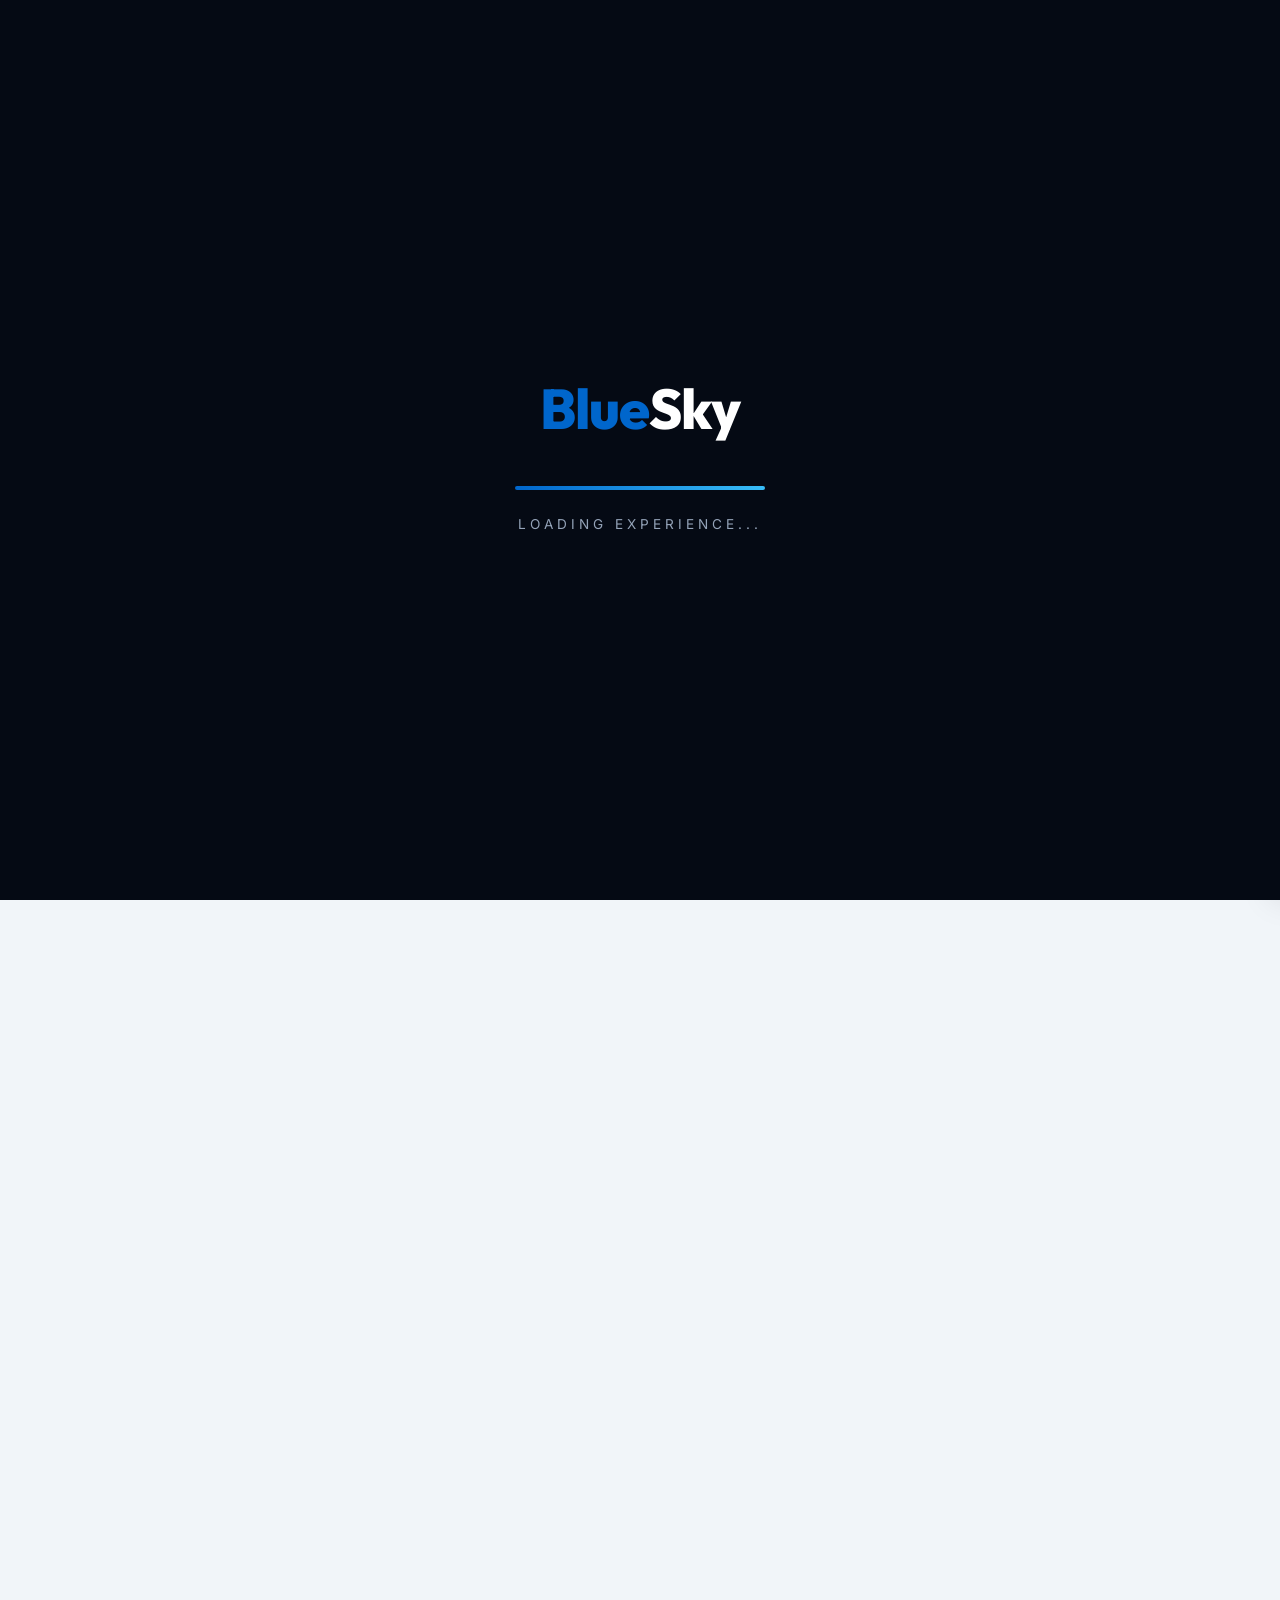
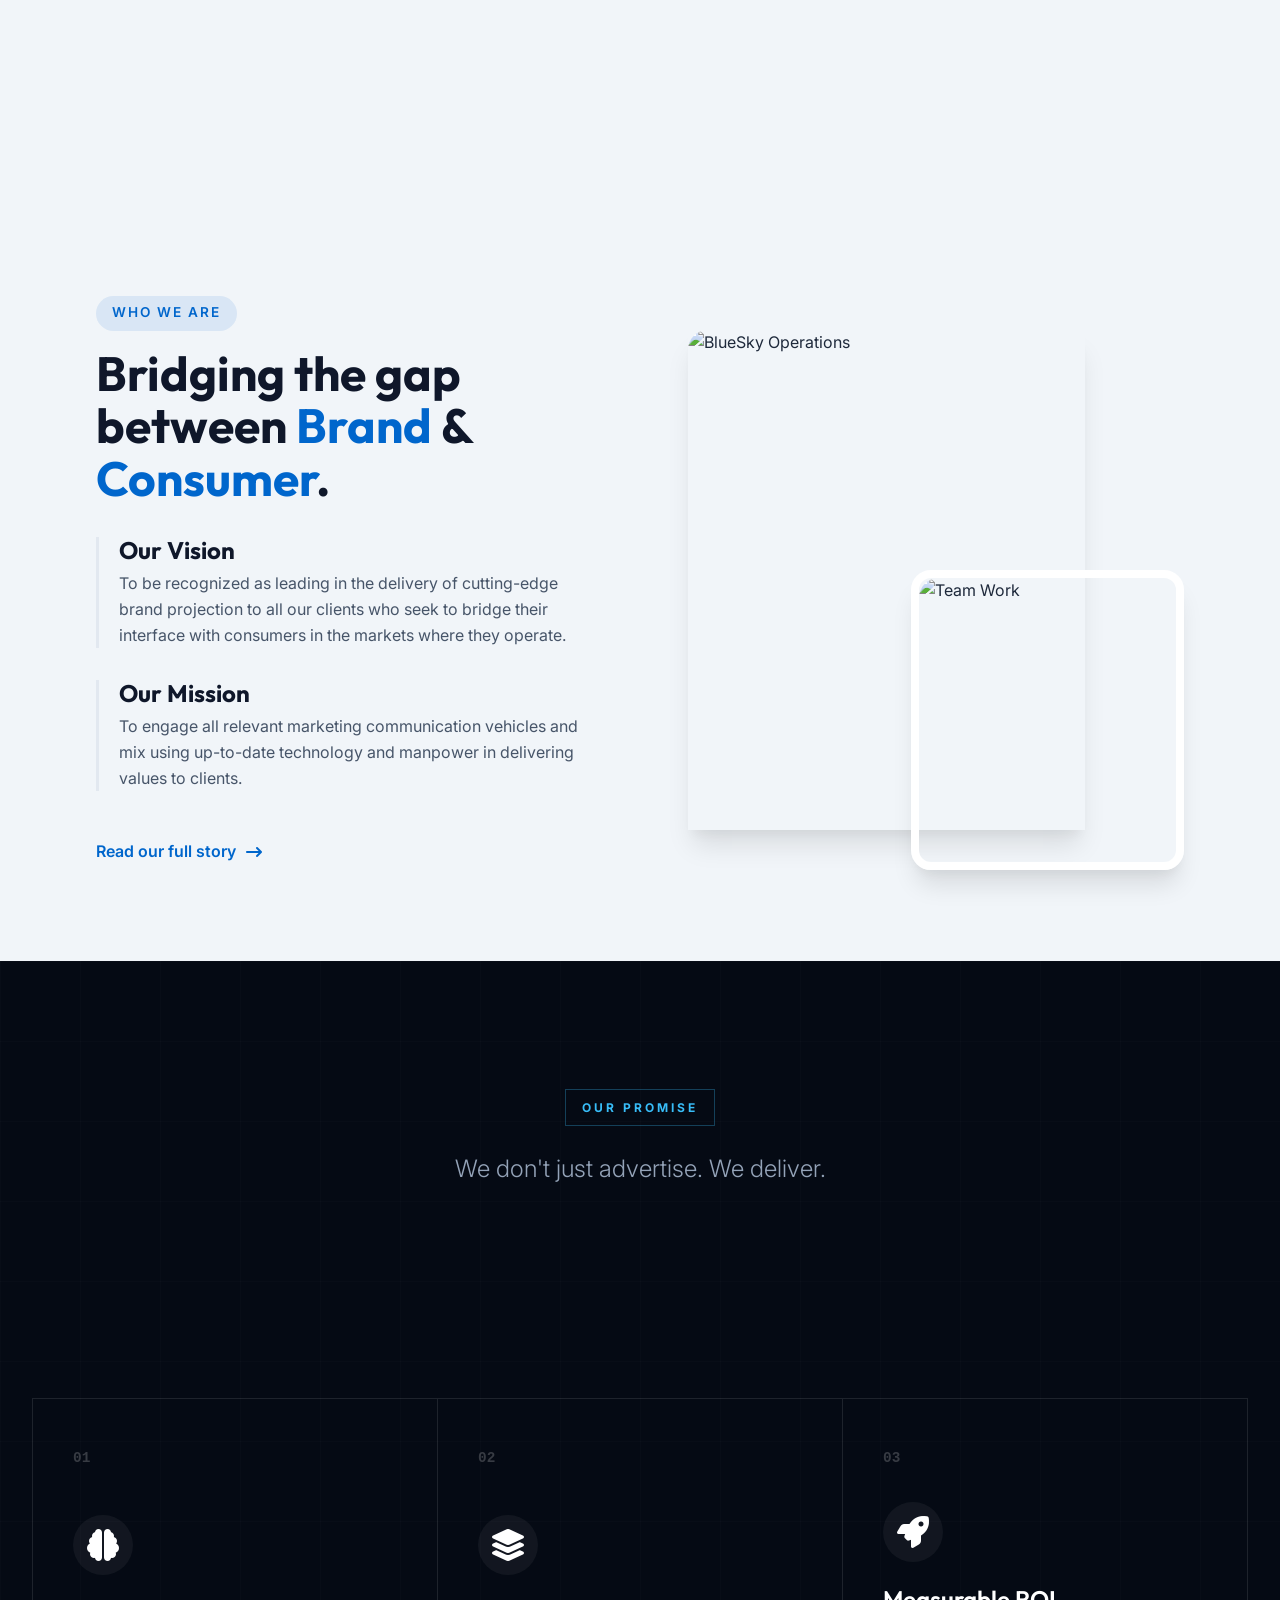
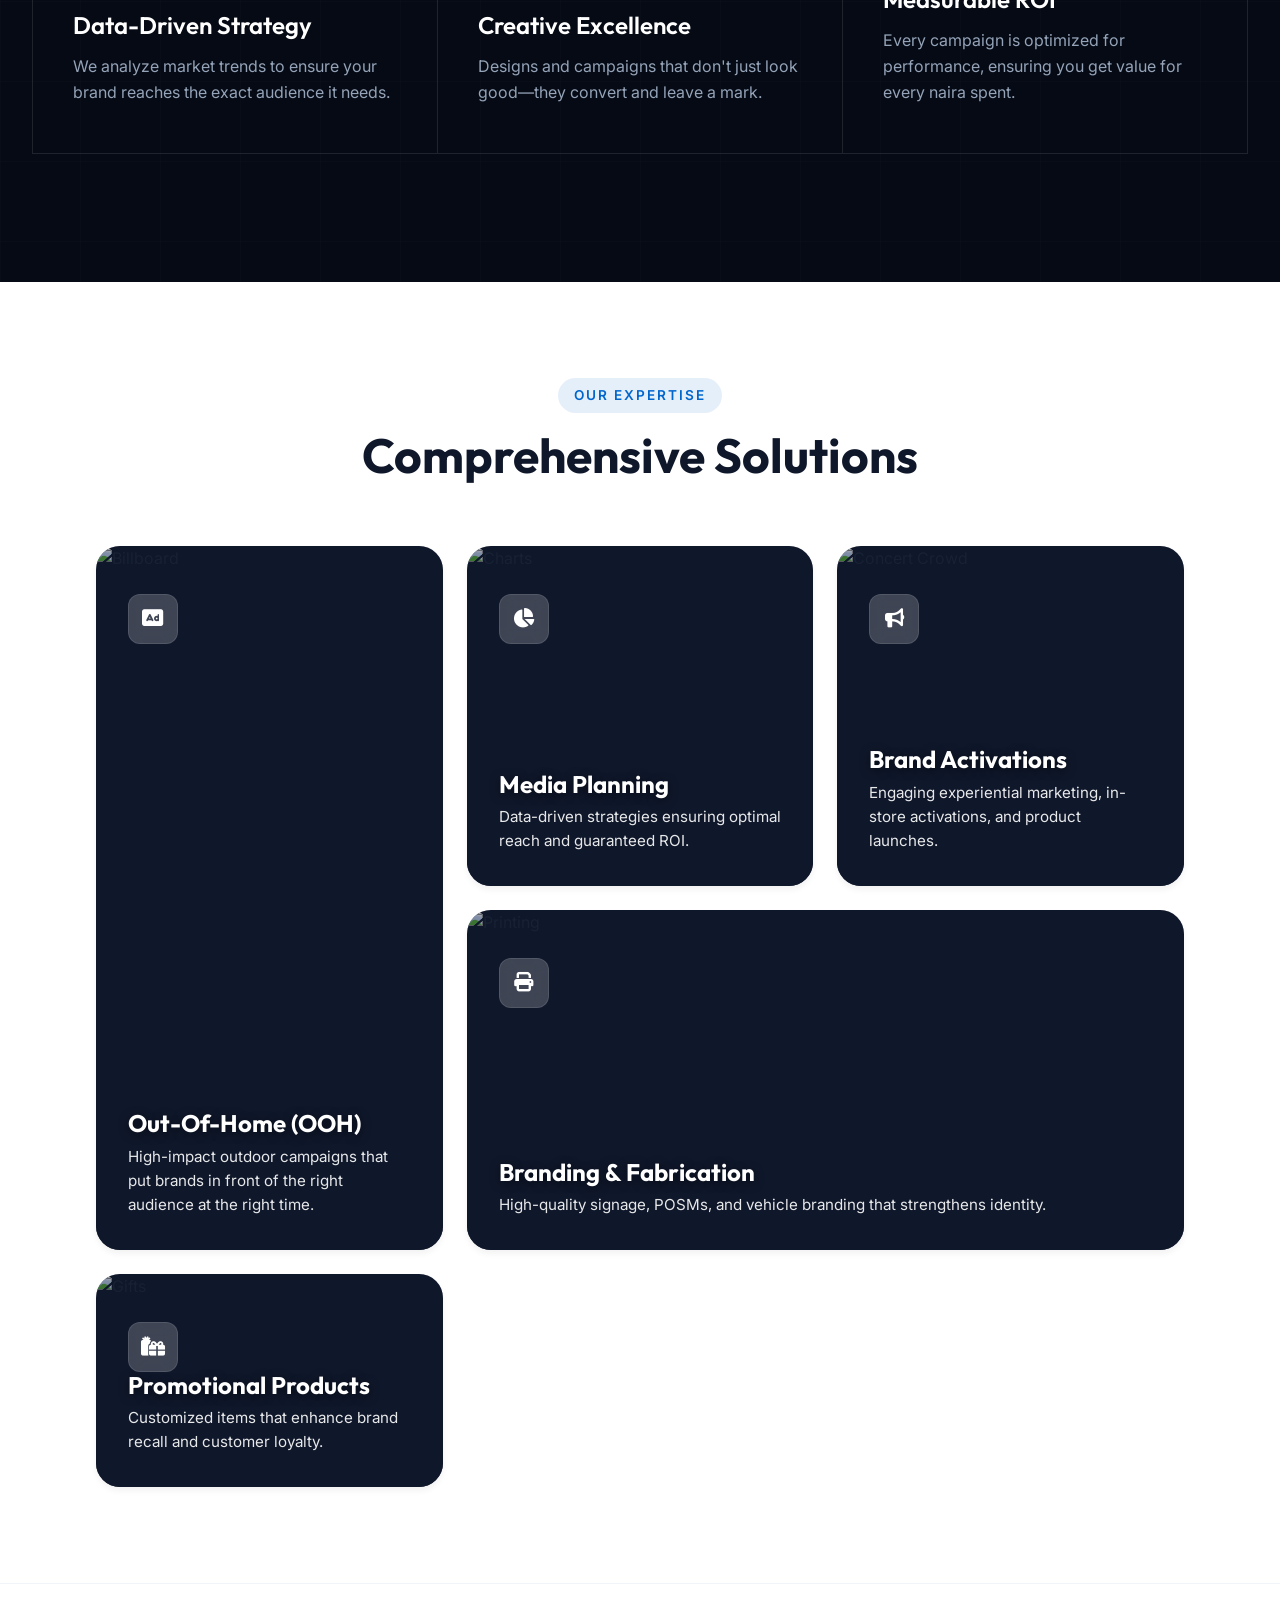
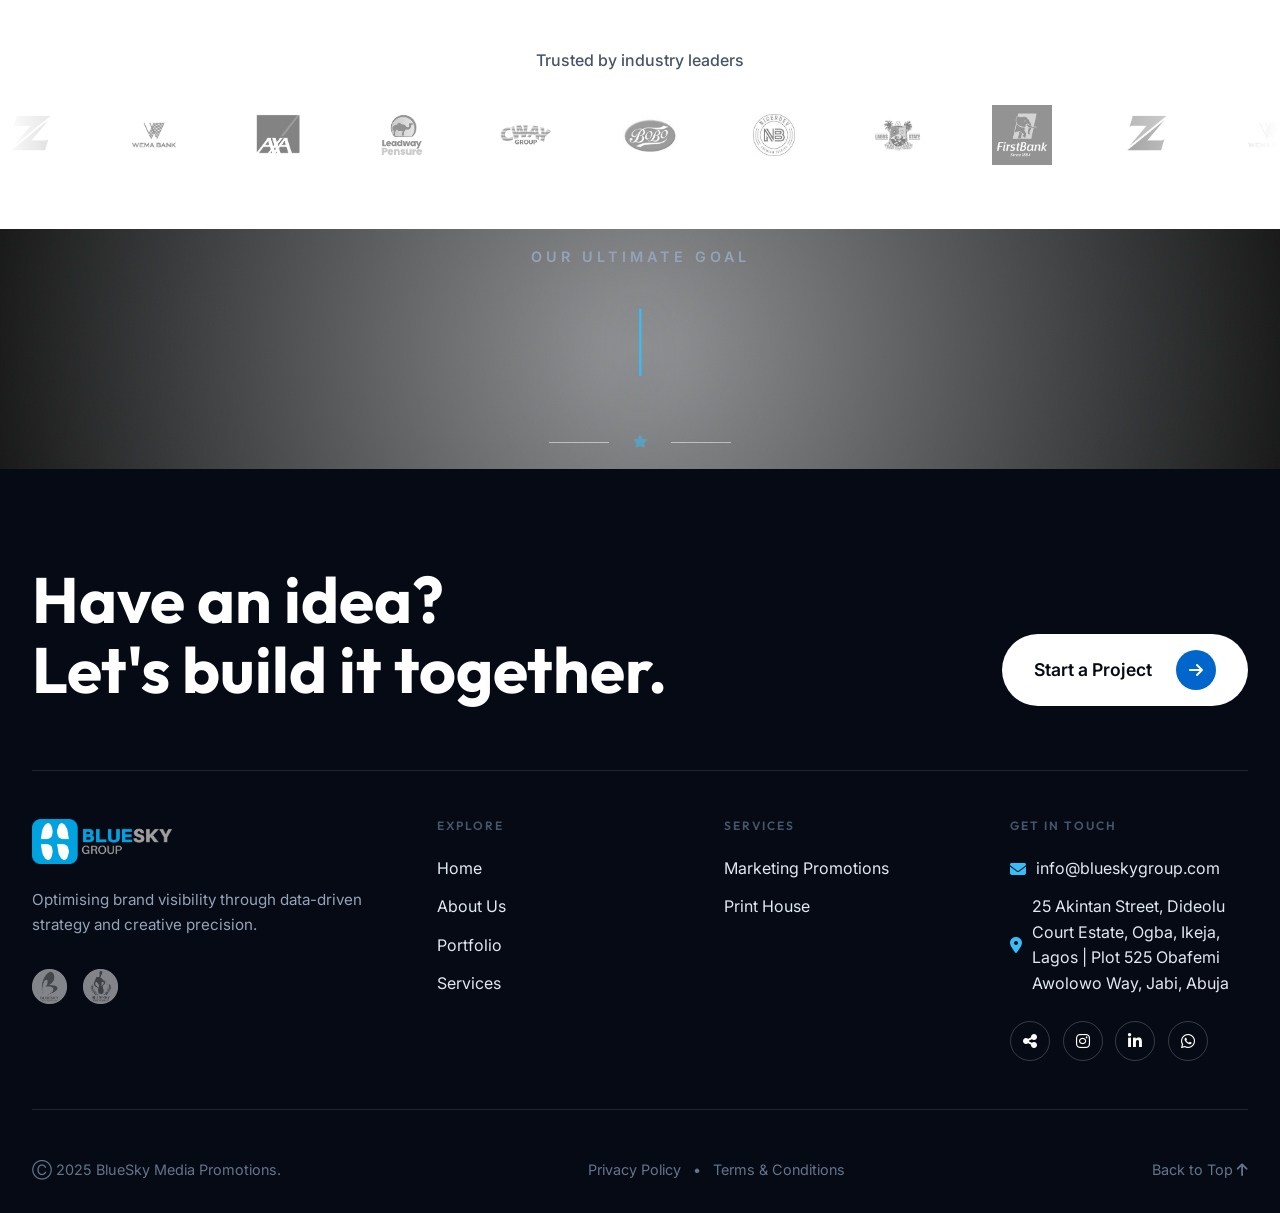
==== index.html @ 301e977b "BlueSky Media Promotions website" ====
<!DOCTYPE html>
<html lang="en">
<head>
    <meta charset="UTF-8">
    <meta name="viewport" content="width=device-width, initial-scale=1.0">
    <title>BlueSky Media Promotions | 360 Degree Ads</title>
    
    <link rel="preconnect" href="https://fonts.googleapis.com">
    <link rel="preconnect" href="https://fonts.gstatic.com" crossorigin>
    <link href="https://fonts.googleapis.com/css2?family=Inter:wght@300;400;500;600&family=Outfit:wght@400;600;700;800&display=swap" rel="stylesheet">
    
    <link rel="stylesheet" href="https://cdnjs.cloudflare.com/ajax/libs/font-awesome/6.7.2/css/all.min.css" />
    <link rel="shortcut icon" href="assets/images/LogoIcon.png" type="image/x-icon">

    <link rel="stylesheet" href="assets/css/style.css">
    <link rel="stylesheet" href="assets/css/loader.css">
    
    <script src="https://cdnjs.cloudflare.com/ajax/libs/gsap/3.12.5/gsap.min.js"></script>
    <script src="https://cdnjs.cloudflare.com/ajax/libs/gsap/3.12.5/ScrollTrigger.min.js"></script>
    <script src="https://unpkg.com/lenis@1.0.45/dist/lenis.min.js"></script>
    <script src="https://unpkg.com/typed.js@2.0.15/dist/typed.umd.js"></script>
</head>

<body>

<div class="loader">
    <div class="loader-content">
        <div class="loader-logo-text">
            <span class="brand-blue">Blue</span>Sky
        </div>
        <div class="progress-container">
            <div class="progress-bar"></div>
        </div>
        <p class="loader-status">Loading Experience...</p>
    </div>
</div>

<header class="header">
    <div class="nav-container">
        <div class="logo-container">
            <a href="index.html">
                <img src="assets/images/BSLogo.png" alt="BlueSky" class="company-logo">
            </a>
            <img src="assets/images/15th Aniversary Logo 1.3.png" alt="15th Anniversary" class="anniversary-logo">
        </div>

        <nav class="desktop-nav">
            <ul class="nav-list">
                <li><a href="index.html" class="nav-link active">Home</a></li>
                <li><a href="pages/About.html" class="nav-link">About Us</a></li>
                
                <li class="dropdown-trigger">
                    <a href="#" class="nav-link">
                        Portfolio <i class="fas fa-chevron-down chevron"></i>
                    </a>
                    <div class="dropdown-menu">
                        <div class="dropdown-grid">
                            <a href="pages/BlueSkyMediapromotions.html" class="dropdown-item">
                                <div class="dd-icon"><i class="fas fa-bullhorn"></i></div>
                                <div class="dd-text">
                                    <span class="dd-title">Marketing Promotions</span>
                                    <span class="dd-desc">Strategic ad placement</span>
                                </div>
                            </a>
                            <a href="pages/PrintHouse.html" class="dropdown-item">
                                <div class="dd-icon"><i class="fas fa-print"></i></div>
                                <div class="dd-text">
                                    <span class="dd-title">Print House</span>
                                    <span class="dd-desc">High-quality branding</span>
                                </div>
                            </a>
                        </div>
                    </div>
                </li>
                
                <li><a href="pages/services.html" class="nav-link">Services</a></li>
            </ul>
        </nav>

        <div class="header-actions">
            <a href="pages/contact.html" class="btn-contact">
                <span>Start Project</span>
                <i class="fas fa-arrow-right"></i>
            </a>
            
            <div class="hamburger">
                <div class="menu-line top"></div>
                <div class="menu-line middle"></div>
                <div class="menu-line bottom"></div>
            </div>
        </div>
    </div>
</header>

<div class="mobile-nav">
    <div class="mobile-backdrop"></div>
    <div class="mobile-nav-content">
        <div class="mobile-header">
            <span class="mobile-menu-title">Menu</span>
            <div class="close-menu-btn"><i class="fas fa-times"></i></div>
        </div>
        
        <div class="mobile-links-wrapper">
            <a href="index.html" class="mobile-link">Home</a>
            <a href="pages/About.html" class="mobile-link">About Us</a>
            
            <div class="mobile-dropdown-container">
                <div class="mobile-link has-dropdown">
                    Portfolio <i class="fas fa-plus"></i>
                </div>
                    <div class="mobile-sub-links">
                        <a href="pages/BlueSkyMediapromotions.html">Marketing Promotions</a>
                        <a href="pages/PrintHouse.html">Print House</a>
                    </div>
            </div>
            
            <a href="pages/services.html" class="mobile-link">Services</a>
            <a href="pages/contact.html" class="mobile-cta">Start a Project</a>
        </div>
    </div>
</div>

<main id="smooth-wrapper">
    <section class="hero-section">
        <div class="video-container">
            <video autoplay loop muted playsinline class="hero-video">
                <source src="assets/videos/bsmedia.mp4" type="video/mp4">
            </video>
            <div class="video-overlay"></div>
        </div>
        
        <div class="hero-content">
            <h1 class="hero-title"><span class="brand-blue">Blue</span><span class="brand-sky">Sky</span> <br><span class="brand-sky">Media Promotions.</span></h1>
            <p class="hero-subtitle">
                We envision a world where brands seamlessly connect with their audience through creativity, innovation, and strategic precision.
            </p>
            <div class="hero-actions">
                <a href="pages/About.html" class="cta-button primary">
                    <span>Discover More</span>
                    <div class="icon-circle"><i class="fas fa-arrow-right"></i></div>
                </a>
            </div>
        </div>

        <div class="scroll-indicator">
            <span>Scroll</span>
            <div class="line"></div>
        </div>
    </section>

    <section class="video-full-section">
        <video autoplay loop muted playsinline>
            <source src="assets/videos/bsmedia.mp4" type="video/mp4">
        </video>
    </section>

    <section class="vision-mission section-padding">
        <div class="container">
            <div class="grid-layout">
                <div class="text-side reveal-text">
                    <span class="section-tag">Who We Are</span>
                    <h2 class="section-heading">Bridging the gap between <span class="blue-text">Brand</span> & <span class="blue-text">Consumer</span>.</h2>
                    
                    <div class="info-block active">
                        <h3>Our Vision</h3>
                        <p>To be recognized as leading in the delivery of cutting-edge brand projection to all our clients who seek to bridge their interface with consumers in the markets where they operate.</p>
                    </div>
                    
                    <div class="info-block">
                        <h3>Our Mission</h3>
                        <p>To engage all relevant marketing communication vehicles and mix using up-to-date technology and manpower in delivering values to clients.</p>
                    </div>

                    <a href="pages/About.html" class="text-link">Read our full story <i class="fas fa-long-arrow-right"></i></a>
                </div>

                <div class="image-side reveal-image">
                    <div class="image-wrapper main">
                        <img src="assets/images/1.jpg" alt="BlueSky Operations">
                    </div>
                    <div class="image-wrapper secondary parallax-img" data-speed="0.1">
                        <img src="assets/images/2.jpg" alt="Team Work">
                    </div>
                </div>
            </div>
        </div>
    </section>

    <section class="typed-divider">
        <div class="arch-grid-bg"></div>
        <div class="container relative z-10">
            <div class="divider-header center">
                <span class="agency-tag">Our Promise</span>
                <p class="divider-prefix">We don't just advertise. We deliver.</p>
                <div class="typed-wrapper">
                    <h2 class="typed-heading"><span class="solid-text" id="units"></span></h2>
                </div>
            </div>

            <div class="value-grid">
                <div class="agency-card reveal-value">
                    <div class="card-number">01</div>
                    <div class="card-icon"><i class="fas fa-brain"></i></div>
                    <div class="card-text">
                        <h3>Data-Driven Strategy</h3>
                        <p>We analyze market trends to ensure your brand reaches the exact audience it needs.</p>
                    </div>
                    <div class="hover-line"></div>
                </div>

                <div class="agency-card reveal-value">
                    <div class="card-number">02</div>
                    <div class="card-icon"><i class="fas fa-layer-group"></i></div>
                    <div class="card-text">
                        <h3>Creative Excellence</h3>
                        <p>Designs and campaigns that don't just look good—they convert and leave a mark.</p>
                    </div>
                    <div class="hover-line"></div>
                </div>

                <div class="agency-card reveal-value">
                    <div class="card-number">03</div>
                    <div class="card-icon"><i class="fas fa-rocket"></i></div>
                    <div class="card-text">
                        <h3>Measurable ROI</h3>
                        <p>Every campaign is optimized for performance, ensuring you get value for every naira spent.</p>
                    </div>
                    <div class="hover-line"></div>
                </div>
            </div>
        </div>
    </section>

    <section class="services-section section-padding">
        <div class="container">
            <div class="section-header center mb-4">
                <span class="section-tag">Our Expertise</span>
                <h2 class="section-heading">Comprehensive Solutions</h2>
            </div>

            <div class="bento-grid">
                <div class="bento-item large reveal-card">
                    <img src="https://images.unsplash.com/photo-1542204165-65bf26472b9b?auto=format&fit=crop&q=80&w=800" alt="Billboard" class="bento-bg-image">
                    <div class="bento-overlay"></div>
                    <div class="bento-content">
                        <div class="bento-top">
                            <div class="icon-box"><i class="fas fa-rectangle-ad"></i></div>
                            <div class="arrow-icon"><i class="fas fa-arrow-right"></i></div>
                        </div>
                        <h3>Out-Of-Home (OOH)</h3>
                        <p>High-impact outdoor campaigns that put brands in front of the right audience at the right time.</p>
                    </div>
                </div>

                <div class="bento-item reveal-card">
                    <img src="https://images.unsplash.com/photo-1551288049-bebda4e38f71?auto=format&fit=crop&q=80&w=800" alt="Charts" class="bento-bg-image">
                    <div class="bento-overlay"></div>
                    <div class="bento-content">
                        <div class="bento-top">
                            <div class="icon-box"><i class="fas fa-chart-pie"></i></div>
                            <div class="arrow-icon"><i class="fas fa-arrow-right"></i></div>
                        </div>
                        <h3>Media Planning</h3>
                        <p>Data-driven strategies ensuring optimal reach and guaranteed ROI.</p>
                    </div>
                </div>

                <div class="bento-item reveal-card">
                    <img src="https://images.unsplash.com/photo-1511578314322-379afb476865?auto=format&fit=crop&q=80&w=800" alt="Concert Crowd" class="bento-bg-image">
                    <div class="bento-overlay"></div>
                    <div class="bento-content">
                        <div class="bento-top">
                            <div class="icon-box"><i class="fas fa-bullhorn"></i></div>
                            <div class="arrow-icon"><i class="fas fa-arrow-right"></i></div>
                        </div>
                        <h3>Brand Activations</h3>
                        <p>Engaging experiential marketing, in-store activations, and product launches.</p>
                    </div>
                </div>

                <div class="bento-item wide reveal-card">
                    <img src="https://images.unsplash.com/photo-1635350736475-c8cef4b21906?auto=format&fit=crop&q=80&w=1200" alt="Printing" class="bento-bg-image">
                    <div class="bento-overlay"></div>
                    <div class="bento-content">
                        <div class="bento-top">
                            <div class="icon-box"><i class="fas fa-print"></i></div>
                            <div class="arrow-icon"><i class="fas fa-arrow-right"></i></div>
                        </div>
                        <h3>Branding & Fabrication</h3>
                        <p>High-quality signage, POSMs, and vehicle branding that strengthens identity.</p>
                    </div>
                </div>

                <div class="bento-item reveal-card">
                    <img src="https://images.unsplash.com/photo-1512418490979-92798cec1380?auto=format&fit=crop&q=80&w=800" alt="Gifts" class="bento-bg-image">
                    <div class="bento-overlay"></div>
                    <div class="bento-content">
                        <div class="bento-top">
                            <div class="icon-box"><i class="fas fa-gifts"></i></div>
                            <div class="arrow-icon"><i class="fas fa-arrow-right"></i></div>
                        </div>
                        <h3>Promotional Products</h3>
                        <p>Customized items that enhance brand recall and customer loyalty.</p>
                    </div>
                </div>
            </div>
        </div>
    </section>

    <section class="clients-section">
        <div class="container">
            <p class="clients-label">Trusted by industry leaders</p>
        </div>
        <div class="marquee-wrapper">
            <div class="gradient-fade left"></div>
            <div class="marquee-content">
                <img src="assets/images/Zenith Bank.png" alt="Zenith">
                <img src="assets/images/wema.png" alt="Wema">
                <img src="assets/images/axa mansard.png" alt="AXA">
                <img src="assets/images/Leadway Pensure.png" alt="Leadway">
                <img src="assets/images/cway.png" alt="Cway">
                <img src="assets/images/BOBO.png" alt="Bobo">
                <img src="assets/images/nigerbev.jpg" alt="Nigerbev">
                <img src="assets/images/Lagos state.jpg" alt="Lagos State">
                <img src="assets/images/first Bank.jpg" alt="First Bank">
                <img src="assets/images/Zenith Bank.png" alt="Zenith">
                <img src="assets/images/wema.png" alt="Wema">
                <img src="assets/images/axa mansard.png" alt="AXA">
                <img src="assets/images/Leadway Pensure.png" alt="Leadway">
                <img src="assets/images/cway.png" alt="Cway">
                <img src="assets/images/BOBO.png" alt="Bobo">
                <img src="assets/images/nigerbev.jpg" alt="Nigerbev">
                <img src="assets/images/Lagos state.jpg" alt="Lagos State">
                <img src="assets/images/first Bank.jpg" alt="First Bank">
            </div>
            <div class="gradient-fade right"></div>
        </div>
    </section>

    <section class="stats-break parallax-section">
        <div class="parallax-bg" style="background-image: url('https://images.unsplash.com/photo-1492551557933-34265f7af79e?q=80&w=2000&auto=format&fit=crop');"></div>
        <div class="overlay-dark"></div>
        <div class="overlay-grain"></div>
        <div class="container relative z-10">
            <div class="stat-wrapper center">
                <span class="stat-subtitle">Our Ultimate Goal</span>
                <h2 class="big-stat-display">
                    <span id="units2"></span><span class="cursor-blink">|</span>
                </h2>
                <div class="stat-footer-line">
                    <span class="line"></span>
                    <span class="icon-star"><i class="fas fa-star"></i></span>
                    <span class="line"></span>
                </div>
            </div>
        </div>
    </section>

    <footer class="footer">
        <div class="container">
            <div class="footer-cta-section">
                <h2 class="cta-heading">Have an idea? <br>Let's build it together.</h2>
                <a href="pages/contact.html" class="big-arrow-btn">
                    <span class="btn-text">Start a Project</span>
                    <span class="btn-icon"><i class="fas fa-arrow-right"></i></span>
                </a>
            </div>
            <div class="footer-divider"></div>
            <div class="footer-content-grid">
                <div class="footer-col brand-col">
                    <img src="assets/images/BSLogo.png" alt="BlueSky" class="footer-logo">
                    <p class="footer-desc">Optimising brand visibility through data-driven strategy and creative precision.</p>
                    <div class="brand-badges">
                        <img src="assets/images/mediaCircle.png" alt="Media Association">
                        <img src="assets/images/bsmodels.png" alt="Model Guild">
                    </div>
                </div>
                <div class="footer-col">
                    <h4 class="footer-label">Explore</h4>
                    <ul class="footer-links">
                        <li><a href="index.html">Home</a></li>
                        <li><a href="pages/About.html">About Us</a></li>
                        <li><a href="#">Portfolio</a></li>
                        <li><a href="pages/Services.html">Services</a></li>
                    </ul>
                </div>
                <div class="footer-col">
                    <h4 class="footer-label">Services</h4>
                    <ul class="footer-links">
                        <li><a href="pages/BlueSkyMediapromotions.html">Marketing Promotions</a></li>
                        <li><a href="pages/PrintHouse.html">Print House</a></li>
                    </ul>
                </div>
                <div class="footer-col contact-col">
                    <h4 class="footer-label">Get in Touch</h4>
                    <div class="contact-info">
                        <p><i class="fas fa-envelope"></i> info@blueskygroup.com</p>
                        <p><i class="fas fa-map-marker-alt"></i> 25 Akintan Street, Dideolu Court Estate, Ogba, Ikeja, Lagos | Plot 525 Obafemi Awolowo Way, Jabi, Abuja</p>
                    </div>
                    <div class="social-wrapper">
                        <a href="https://linktr.ee/blueskymediapromotions" target="_blank" class="social-circle"><i class="fas fa-share-alt"></i></a>
                        <a href="#" class="social-circle"><i class="fab fa-instagram"></i></a>
                        <a href="#" class="social-circle"><i class="fab fa-linkedin-in"></i></a>
                        <a href="#" class="social-circle"><i class="fab fa-whatsapp"></i></a>
                    </div>
                </div>
            </div>
            <div class="footer-divider"></div>
            <div class="footer-bottom">
                <p>Ⓒ 2025 BlueSky Media Promotions.</p>
                <div class="legal-links">
                    <a href="#">Privacy Policy</a>
                    <span class="separator">•</span>
                    <a href="#">Terms & Conditions</a>
                </div>
                <div class="scroll-top" onclick="window.scrollTo({top: 0, behavior: 'smooth'});">
                    Back to Top <i class="fas fa-arrow-up"></i>
                </div>
            </div>
        </div>
    </footer>
</main>

<script src="assets/js/style.js"></script>
</body>
</html>
---- assets/css/style.css ----
/* --- 1. Variables & Reset --- */
:root {
    /* Modern Color Palette */
    --primary-blue: #0066cc;
    --accent-sky: #38bdf8;
    --dark-navy: #0f172a;
    --slate-800: #1e293b;
    --slate-600: #475569;
    --slate-100: #f1f5f9;
    --white: #ffffff;

    /* Gradients */
    --gradient-primary: linear-gradient(135deg, #0066cc 0%, #00c6ff 100%);
    --gradient-dark: linear-gradient(to bottom, #0f172a, #0b1120);

    /* Typography */
    --font-heading: 'Outfit', sans-serif;
    --font-body: 'Inter', sans-serif;

    /* Effects */
    --shadow-sm: 0 4px 6px -1px rgba(0, 0, 0, 0.05);
    --shadow-lg: 0 20px 25px -5px rgba(0, 0, 0, 0.1), 0 10px 10px -5px rgba(0, 0, 0, 0.04);
    --glass-bg: rgba(255, 255, 255, 0.85);
    --glass-border: 1px solid rgba(255, 255, 255, 0.5);
    
    --transition-smooth: all 0.4s cubic-bezier(0.16, 1, 0.3, 1);
}

* {
    margin: 0;
    padding: 0;
    box-sizing: border-box;
}

body {
    font-family: var(--font-body);
    background-color: var(--slate-100);
    color: var(--slate-800);
    line-height: 1.6;
    overflow-x: hidden;
    width: 100%;
    max-width: 100vw;
}

html {
    overflow-x: hidden;
    width: 100%;
}

a { text-decoration: none; color: inherit; transition: var(--transition-smooth); }
ul { list-style: none; }
img { max-width: 100%; display: block; }

/* Typography Scale */
h1, h2, h3, h4 { font-family: var(--font-heading); font-weight: 700; line-height: 1.1; color: var(--dark-navy); }
.section-padding { padding: 6rem 5%; }
.container { max-width: 1300px; margin: 0 auto; padding: 0 1rem; }
.mb-4 { margin-bottom: 4rem; }
.center { text-align: center; }

@media (min-width: 768px) {
    .container { padding: 0 2rem; }
}

/* Utility Styles */
.highlight-text { 
    background: var(--gradient-primary);
    -webkit-background-clip: text;
    -webkit-text-fill-color: transparent;
}
.section-tag {
    display: inline-block;
    font-size: 0.85rem;
    font-weight: 600;
    text-transform: uppercase;
    letter-spacing: 2px;
    color: var(--primary-blue);
    margin-bottom: 1rem;
    background: rgba(0, 102, 204, 0.1);
    padding: 0.4rem 1rem;
    border-radius: 20px;
}

/* --- Modern Floating Navigation --- */
.header {
    position: fixed;
    top: 0;
    left: 0;
    width: 100%;
    z-index: 1000;
    padding: 1.5rem 0;
    transition: all 0.4s cubic-bezier(0.165, 0.84, 0.44, 1);
    background: rgba(255, 255, 255, 0.85);
    backdrop-filter: blur(12px);
}

.header.scrolled {
    padding: 0.8rem 0;
    background: rgba(255, 255, 255, 0.95);
    backdrop-filter: blur(12px); /* The "Frosted Glass" effect */
    border-bottom: 1px solid rgba(0,0,0,0.05);
    box-shadow: 0 10px 30px rgba(0,0,0,0.03);
}

.nav-container {
    max-width: 1300px;
    margin: 0 auto;
    padding: 0 1rem;
    display: flex;
    justify-content: space-between;
    align-items: center;
}

@media (min-width: 768px) {
    .nav-container {
        padding: 0 2rem;
    }
}

.logo-container { display: flex; align-items: center; gap: 10px; }
.company-logo { height: 50px; width: auto; transition: 0.3s; }
.anniversary-logo { height: 50px; width: auto; }

@media (max-width: 480px) {
    .logo-container { gap: 6px; }
    .company-logo { height: 35px; }
    .anniversary-logo { height: 35px; }
}

/* Desktop Menu */
.desktop-nav ul {
    display: flex;
    gap: 0.5rem; /* Gap is handled by padding on links */
    align-items: center;
    background: rgba(255, 255, 255, 0.9);
    padding: 5px 10px;
    border-radius: 50px;
    border: 1px solid rgba(0,0,0,0.05); /* Subtle border for the nav island */
}

.nav-link {
    display: flex;
    align-items: center;
    gap: 6px;
    font-size: 0.9rem;
    font-weight: 500;
    color: #475569;
    padding: 0.6rem 1.2rem;
    border-radius: 30px;
    transition: all 0.3s ease;
}

/* Hover "Pill" Effect */
.nav-link:hover, .nav-link.active {
    background: white;
    color: #0066cc; /* Brand Blue */
    box-shadow: 0 4px 10px rgba(0,0,0,0.05);
}

.chevron { font-size: 0.7rem; transition: transform 0.3s; }
.dropdown-trigger:hover .chevron { transform: rotate(180deg); }

/* Mega Dropdown */
.dropdown-trigger { position: relative; }

.dropdown-menu {
    position: absolute;
    top: 140%;
    left: 50%;
    transform: translateX(-50%) translateY(10px);
    background: white;
    width: 320px;
    border-radius: 16px;
    box-shadow: 0 20px 40px rgba(0,0,0,0.08);
    border: 1px solid rgba(0,0,0,0.05);
    opacity: 0;
    visibility: hidden;
    transition: all 0.3s cubic-bezier(0.165, 0.84, 0.44, 1);
    padding: 10px;
}

.dropdown-trigger:hover .dropdown-menu {
    opacity: 1; visibility: visible; transform: translateX(-50%) translateY(0);
}

.dropdown-item {
    display: flex;
    align-items: center;
    gap: 15px;
    padding: 12px;
    border-radius: 10px;
    transition: 0.2s;
    color: #1e293b;
}

.dropdown-item:hover { background: #f8fafc; }

.dd-icon {
    width: 35px; height: 35px;
    background: #e0f2fe;
    color: #0066cc;
    border-radius: 8px;
    display: flex; align-items: center; justify-content: center;
    font-size: 0.9rem;
}

.dd-text { display: flex; flex-direction: column; }
.dd-title { font-weight: 600; font-size: 0.9rem; }
.dd-desc { font-size: 0.75rem; color: #94a3b8; }

/* Contact Button */
.btn-contact {
    display: flex; align-items: center; gap: 8px;
    background: #0f172a;
    color: white;
    padding: 0.7rem 1.5rem;
    border-radius: 50px;
    font-size: 0.9rem;
    font-weight: 600;
    transition: 0.3s;
}
.btn-contact:hover {
    background: #0066cc;
    transform: translateY(-2px);
    box-shadow: 0 10px 20px rgba(0, 102, 204, 0.2);
}

@media (max-width: 1024px) {
    .btn-contact {
        display: none;
    }
}

/* Modern Hamburger */
.hamburger {
    display: none;
    cursor: pointer;
    width: 40px; height: 40px;
    border-radius: 50%;
    background: #f1f5f9;
    align-items: center;
    justify-content: center;
    flex-direction: column;
    gap: 4px;
}
.menu-line {
    width: 20px; height: 2px;
    background: #0f172a;
    transition: 0.3s;
}

/* --- Mobile Navigation --- */
.mobile-nav {
    position: fixed; top: 0; right: 0; width: 100%; height: 100%;
    z-index: 2000;
    pointer-events: none; /* Let clicks pass through when closed */
}

.mobile-backdrop {
    position: absolute; top: 0; left: 0; width: 100%; height: 100%;
    background: rgba(0,0,0,0.5);
    opacity: 0; transition: 0.3s;
}

.mobile-nav-content {
    position: absolute; top: 0; right: 0; width: 300px; height: 100%;
    background: white;
    transform: translateX(100%);
    transition: 0.4s cubic-bezier(0.77, 0, 0.175, 1);
    padding: 2rem;
    box-shadow: -10px 0 30px rgba(0,0,0,0.1);
    pointer-events: auto;
}

/* Open State */
.mobile-nav.active { pointer-events: auto; }
.mobile-nav.active .mobile-backdrop { opacity: 1; }
.mobile-nav.active .mobile-nav-content { transform: translateX(0); }

.mobile-header {
    display: flex; justify-content: space-between; align-items: center;
    margin-bottom: 3rem;
    border-bottom: 1px solid #f1f5f9;
    padding-bottom: 1rem;
}
.mobile-menu-title { font-weight: 700; font-size: 1.2rem; }
.close-menu-btn { cursor: pointer; font-size: 1.2rem; }

.mobile-links-wrapper { display: flex; flex-direction: column; gap: 1rem; }

.mobile-link {
    font-size: 1.1rem;
    font-weight: 600;
    color: #1e293b;
    display: flex; justify-content: space-between; align-items: center;
}

.mobile-sub-links {
    display: none;
    padding-left: 1rem;
    margin-top: 0.5rem;
    border-left: 2px solid #f1f5f9;
}
.mobile-sub-links.active { display: block; }
.mobile-sub-links a {
    display: block; padding: 0.5rem 0;
    color: #64748b; font-size: 0.95rem;
}

.mobile-cta {
    margin-top: 1rem;
    background: #0066cc;
    color: white;
    text-align: center;
    padding: 1rem;
    border-radius: 12px;
    font-weight: 600;
}

/* Responsive Trigger */
@media (max-width: 1024px) {
    .desktop-nav { display: none; }
    .hamburger { display: flex; }
}

/* --- 3. Hero Section --- */
.hero-section {
    position: relative;
    height: 100vh;
    width: 100%;
    display: flex;
    justify-content: center;
    align-items: center;
    color: var(--dark-navy);
    overflow: hidden;
    background-color: #ffffff;
}

.video-container {
    display: none;
}
.hero-video { width: 100%; height: 100%; object-fit: cover;
    filter: brightness(0.8) contrast(1.2); /* Subtle video enhancement */
}
.video-overlay {
    display: none;
}

.video-full-section {
    position: relative;
    height: 100vh;
    width: 100%;
    overflow: hidden;
}

.video-full-section video {
    width: 100%;
    height: 100%;
    object-fit: cover;
}

.hero-content {
    text-align: center;
    z-index: 2;
    max-width: 900px;
    padding: 2rem;
}

.hero-badge {
    display: inline-block;
    padding: 0.5rem 1.5rem;
    border: 1px solid var(--primary-blue);
    border-radius: 30px;
    font-size: 0.9rem;
    margin-bottom: 1.5rem;
    color: var(--primary-blue);
}

.hero-title {
    font-size: clamp(3rem, 8vw, 6rem); /* Responsive sizing */
    line-height: 1;
    margin-bottom: 1.5rem;
    font-weight: 800;
    letter-spacing: -2px;
    color: var(--dark-navy);
}

.hero-subtitle {
    font-size: clamp(1rem, 2vw, 1.25rem);
    color: var(--slate-600);
    max-width: 600px;
    margin: 0 auto 2.5rem;
}

.cta-button {
    display: inline-flex;
    align-items: center;
    gap: 1rem;
    background: var(--primary-blue);
    color: white;
    padding: 0.5rem 0.5rem 0.5rem 2rem;
    border-radius: 50px;
    font-weight: 600;
    transition: var(--transition-smooth);
}
.cta-button .icon-circle {
    width: 40px; height: 40px;
    background: var(--primary-blue);
    color: white;
    border-radius: 50%;
    display: flex; justify-content: center; align-items: center;
    transition: transform 0.3s;
}
.cta-button:hover .icon-circle { transform: rotate(-45deg); }

.scroll-indicator {
    position: absolute; bottom: 30px; left: 50%; transform: translateX(-50%);
    display: flex; flex-direction: column; align-items: center; gap: 10px;
    opacity: 0.7; font-size: 0.8rem; letter-spacing: 2px; text-transform: uppercase;
    color: var(--slate-600);
}
.scroll-indicator .line {
    width: 1px; height: 40px; background: var(--slate-600);
    animation: scrollLine 2s infinite;
}
@keyframes scrollLine {
    0% { transform: scaleY(0); transform-origin: top; }
    50% { transform: scaleY(1); transform-origin: top; }
    51% { transform: scaleY(1); transform-origin: bottom; }
    100% { transform: scaleY(0); transform-origin: bottom; }
}

/* --- 4. Vision & Mission (Asymmetrical) --- */
.grid-layout {
    display: grid;
    grid-template-columns: 1fr 1fr;
    gap: 6rem;
    align-items: center;
}

@media (max-width: 768px) {
    .grid-layout {
        grid-template-columns: 1fr;
        gap: 3rem;
    }
}

.section-heading {
    font-size: clamp(2rem, 4vw, 3rem);
    margin-bottom: 2rem;
}
.blue-text { color: var(--primary-blue); }
.brand-blue { color: var(--primary-blue); }
.brand-sky { color: #9a9b9d; }

.info-block {
    padding-left: 20px;
    border-left: 3px solid #e2e8f0;
    margin-bottom: 2rem;
    transition: var(--transition-smooth);
}
.info-block:hover { border-left-color: var(--primary-blue); }
.info-block h3 { font-size: 1.5rem; margin-bottom: 0.5rem; }
.info-block p { color: var(--slate-600); }

.text-link {
    display: inline-flex; align-items: center; gap: 10px;
    font-weight: 600; color: var(--primary-blue);
    margin-top: 1rem;
}
.text-link:hover { gap: 15px; }

.image-side { position: relative; height: 500px; }
.image-wrapper img { width: 100%; height: 100%; object-fit: cover; border-radius: 20px; }
.image-wrapper.main {
    width: 80%; height: 100%;
    box-shadow: var(--shadow-lg);
}
.image-wrapper.secondary {
    position: absolute;
    bottom: -40px; right: 0;
    width: 55%; height: 60%;
    border: 8px solid white;
    border-radius: 20px;
    box-shadow: var(--shadow-lg);
}

@media (max-width: 768px) {
    .image-side { height: 350px; }
    .image-wrapper.main { width: 100%; }
    .image-wrapper.secondary { display: none; }
}
/* --- Modern Bento Grid Fix --- */
/* --- Bento Grid (Image Tag Method) --- */
.services-section { 
    background: white; 
}

.bento-grid {
    display: grid;
    grid-template-columns: repeat(3, 1fr);
    grid-template-rows: repeat(2, 340px); /* Slightly taller for better view */
    gap: 1.5rem;
}

.bento-item {
    position: relative;
    border-radius: 24px;
    padding: 0;
    overflow: hidden; 
    background-color: #0f172a; /* Fallback color */
    
    display: flex;
    flex-direction: column;
    justify-content: flex-end;
    
    transition: transform 0.3s ease, box-shadow 0.3s ease;
    cursor: pointer;
    box-shadow: 0 4px 6px rgba(0,0,0,0.05);
}

/* 1. The Background Image */
.bento-bg-image {
    position: absolute;
    top: 0; left: 0;
    width: 100%;
    height: 100%;
    object-fit: cover;
    z-index: 0; /* Sits at the bottom */
    transition: transform 0.6s cubic-bezier(0.25, 0.46, 0.45, 0.94);
    opacity: 0.9;
}

/* 2. The Dark Overlay */
.bento-overlay {
    position: absolute;
    top: 0; left: 0; width: 100%; height: 100%;
    /* Gradient: Transparent at top, Dark at bottom for text readability */
    background: linear-gradient(to bottom, rgba(15, 23, 42, 0.3) 0%, rgba(15, 23, 42, 0.95) 100%);
    z-index: 1; /* Sits on top of image */
    transition: background 0.4s ease;
}

/* 3. Hover Effects */
.bento-item:hover {
    transform: translateY(-8px);
    box-shadow: 0 25px 50px -12px rgba(0, 0, 0, 0.25);
}

.bento-item:hover .bento-bg-image {
    transform: scale(1.1); /* Smooth zoom effect */
}

.bento-item:hover .bento-overlay {
    /* Slightly lighter on hover to reveal image details */
    background: linear-gradient(to bottom, rgba(4, 155, 255, 0.2), rgba(15, 23, 42, 0.85));
}

/* Layout Sizes */
.bento-item.large { grid-column: span 1; grid-row: span 2; }
.bento-item.wide { grid-column: span 2; }

/* 4. Content Styling */
.bento-content {
    position: relative;
    z-index: 2; /* Sits on top of everything */
    width: 100%;
    height: 100%;
    padding: 2rem;
    display: flex;
    flex-direction: column;
    justify-content: flex-end;
}

.bento-top {
    display: flex;
    justify-content: space-between;
    align-items: flex-start;
    margin-bottom: auto; 
    padding-top: 1rem;
}

/* Icons */
.icon-box {
    width: 50px; height: 50px;
    background: rgba(255, 255, 255, 0.2);
    backdrop-filter: blur(8px);
    border: 1px solid rgba(255, 255, 255, 0.1);
    border-radius: 12px;
    display: flex; align-items: center; justify-content: center;
    font-size: 1.2rem;
    color: white;
    transition: 0.3s;
}

.bento-item:hover .icon-box {
    background: #049bff; 
    transform: scale(1.1);
    border-color: transparent;
}

/* Arrow Button */
.arrow-icon {
    width: 40px; height: 40px;
    border-radius: 50%;
    background: white;
    color: #0f172a;
    display: flex; align-items: center; justify-content: center;
    font-size: 0.9rem;
    opacity: 0;
    transform: translateX(-10px);
    transition: all 0.4s ease;
}

.bento-item:hover .arrow-icon {
    opacity: 1;
    transform: translateX(0);
}

/* Text */
.bento-content h3 {
    font-size: 1.5rem;
    margin-bottom: 0.5rem;
    font-weight: 700;
    color: white;
    text-shadow: 0 2px 10px rgba(0,0,0,0.5);
}

.bento-content p {
    font-size: 0.95rem;
    color: rgba(255, 255, 255, 0.9);
    line-height: 1.6;
    max-width: 100%;
}

/* Mobile Responsive */
@media (max-width: 1024px) {
    .bento-grid { grid-template-columns: 1fr 1fr; grid-template-rows: auto; }
    .bento-item.large { grid-column: span 2; grid-row: auto; min-height: 350px; }
    .bento-item.wide { grid-column: span 2; }
}

@media (max-width: 768px) {
    .bento-grid { grid-template-columns: 1fr; }
    .bento-item.large, .bento-item.wide { grid-column: span 1; min-height: 300px; }
}
/* --- 6. Clients Marquee --- */
.clients-section {
    background: white;
    padding: 4rem 0;
    border-top: 1px solid var(--slate-100);
}
.clients-label { text-align: center; color: var(--slate-600); font-weight: 500; margin-bottom: 2rem; }

.marquee-wrapper {
    position: relative;
    display: flex;
    overflow: hidden;
    user-select: none;
}
.gradient-fade {
    position: absolute; top: 0; width: 150px; height: 100%; z-index: 2;
    pointer-events: none;
}
.gradient-fade.left { left: 0; background: linear-gradient(to right, white, transparent); }
.gradient-fade.right { right: 0; background: linear-gradient(to left, white, transparent); }

.marquee-content {
    display: flex;
    gap: 4rem;
    animation: scroll 40s linear infinite;
}
.marquee-content img {
    height: 60px;
    width: auto;
    filter: grayscale(100%);
    opacity: 0.5;
    transition: 0.3s;
    flex-shrink: 0;
}
.marquee-content img:hover { filter: grayscale(0%); opacity: 1; }

@media (max-width: 480px) {
    .marquee-content { gap: 2rem; }
    .marquee-content img { height: 40px; }
}

@keyframes scroll { from { transform: translateX(0); } to { transform: translateX(-50%); } }

/* --- 7. Typed Divider & Stats --- */
/* --- Premium Agency Divider Section --- */
.typed-divider {
    position: relative;
    /* Rich Matte Navy - Feels premium, not "techy" */
    background-color: #050a14; 
    padding: 8rem 0;
    overflow: hidden;
    color: white;
}

/* Subtle Grid Background (Architectural look) */
.arch-grid-bg {
    position: absolute;
    top: 0; left: 0; width: 100%; height: 100%;
    background-image: 
        linear-gradient(rgba(255, 255, 255, 0.03) 1px, transparent 1px),
        linear-gradient(90deg, rgba(255, 255, 255, 0.03) 1px, transparent 1px);
    background-size: 80px 80px; /* Larger squares for cleaner look */
    opacity: 0.5;
    pointer-events: none;
}

.relative.z-10 { position: relative; z-index: 10; }

/* Header Typography */
.divider-header { margin-bottom: 6rem; }

.agency-tag {
    display: inline-block;
    font-size: 0.75rem;
    font-weight: 700;
    letter-spacing: 3px;
    text-transform: uppercase;
    color: #38bdf8; /* Bright blue accent */
    margin-bottom: 1.5rem;
    border: 1px solid rgba(56, 189, 248, 0.3);
    padding: 8px 16px;
    border-radius: 0; /* Sharp corners = Professional */
}

.divider-prefix {
    font-size: 1.5rem;
    color: #94a3b8;
    margin-bottom: 0.5rem;
    font-weight: 300;
}

.typed-heading {
    font-size: clamp(3rem, 7vw, 5.5rem);
    line-height: 1.1;
    min-height: 1.2em;
    font-weight: 700;
    letter-spacing: -2px;
    color: white;
}

/* The "Typed" Text Highlight */
.solid-text {
    color: white;
    position: relative;
    z-index: 1;
}
/* Adds a cool highlighter effect behind the text */
.solid-text::after {
    content: '';
    position: absolute;
    bottom: 5px; left: -5px; width: 105%; height: 15px;
    background: #0066cc; /* Brand Blue */
    z-index: -1;
    opacity: 0.6;
}

/* Value Cards Grid */
.value-grid {
    display: grid;
    grid-template-columns: repeat(auto-fit, minmax(320px, 1fr));
    gap: 0; /* Remove gap for a connected grid look */
    border-top: 1px solid rgba(255,255,255,0.1);
    border-left: 1px solid rgba(255,255,255,0.1);
}

.agency-card {
    position: relative;
    background: transparent;
    padding: 3rem 2.5rem;
    /* Borders that create a grid */
    border-right: 1px solid rgba(255,255,255,0.1);
    border-bottom: 1px solid rgba(255,255,255,0.1);
    transition: background 0.3s ease;
    display: flex;
    flex-direction: column;
    justify-content: space-between;
    min-height: 350px;
}

/* Hover Interaction: Darker bg + Accent Line */
.agency-card:hover {
    background: #081021; /* Slightly lighter navy */
}

.card-number {
    font-size: 0.9rem;
    color: rgba(255,255,255,0.2);
    font-weight: 700;
    margin-bottom: 2rem;
    font-family: monospace; /* Technical feel */
}

.card-icon {
    font-size: 2rem;
    color: white;
    margin-bottom: 1.5rem;
    width: 60px; height: 60px;
    display: flex; align-items: center; justify-content: center;
    background: rgba(255,255,255,0.05);
    border-radius: 50%;
    transition: 0.4s ease;
}

.agency-card:hover .card-icon {
    background: white;
    color: #050a14;
    transform: scale(1.1);
}

.card-text h3 {
    font-size: 1.5rem;
    color: white;
    margin-bottom: 1rem;
    font-weight: 600;
}

.card-text p {
    color: #94a3b8;
    font-size: 1rem;
    line-height: 1.6;
}

/* The Animated Bottom Line */
.hover-line {
    position: absolute;
    bottom: 0; left: 0;
    width: 0%;
    height: 4px;
    background: #38bdf8; /* Accent Color */
    transition: width 0.4s cubic-bezier(0.22, 0.61, 0.36, 1);
}

.agency-card:hover .hover-line {
    width: 100%;
}

/* Mobile Fix */
@media (max-width: 900px) {
    .typed-divider { padding: 5rem 0; }
    .value-grid { 
        display: flex; 
        flex-direction: column; 
        border: none; 
    }
    .agency-card {
        border: 1px solid rgba(255,255,255,0.1);
        margin-bottom: 1rem;
        border-radius: 12px; /* Add radius on mobile for card feel */
    }
}

/* --- Cinematic Stats Section --- */
.stats-break {
    position: relative;
    padding: 1rem 0; /* Huge vertical spacing for drama */
    overflow: hidden;
    color: white;
    display: flex;
    align-items: center;
    justify-content: center;
}

/* 1. Parallax Background */
.parallax-bg {
    position: absolute;
    top: 0; left: 0; width: 100%; height: 100%;
    background-size: cover;
    background-position: center;
    background-attachment: fixed; /* The Parallax Magic */
    z-index: 0;
    transform: scale(1.1); /* Slight zoom to prevent white edges */
}

/* 2. Overlays */
.overlay-dark {
    position: absolute;
    top: 0; left: 0; width: 100%; height: 100%;
    /* Gradient from solid black to transparent */
    background: radial-gradient(circle, rgba(0,0,0,0.4) 0%, rgba(0,0,0,0.9) 100%);
    z-index: 1;
}

/* Premium "Film Grain" Texture */
.overlay-grain {
    position: absolute;
    top: 0; left: 0; width: 100%; height: 100%;
    background-image: url("data:image/svg+xml,%3Csvg viewBox='0 0 200 200' xmlns='http://www.w3.org/2000/svg'%3E%3Cfilter id='noiseFilter'%3E%3CfeTurbulence type='fractalNoise' baseFrequency='0.65' numOctaves='3' stitchTiles='stitch'/%3E%3C/filter%3E%3Crect width='100%25' height='100%25' filter='url(%23noiseFilter)' opacity='0.05'/%3E%3C/svg%3E");
    pointer-events: none;
    z-index: 2;
    opacity: 0.4;
}

/* 3. Typography */
.relative.z-10 { position: relative; z-index: 10; }

.stat-wrapper {
    max-width: 900px;
    margin: 0 auto;
}

.stat-subtitle {
    display: block;
    font-size: 0.9rem;
    text-transform: uppercase;
    letter-spacing: 4px;
    color: #94a3b8;
    margin-bottom: 1.5rem;
    font-weight: 600;
}

.big-stat-display {
    font-family: var(--font-heading);
    font-size: clamp(2.5rem, 6vw, 5rem); /* Responsive Giant Text */
    font-weight: 700;
    line-height: 1.2;
    margin-bottom: 3rem;
    color: white;
    text-shadow: 0 10px 30px rgba(0,0,0,0.5);
}

/* Custom Cursor for the Typed Text */
.cursor-blink {
    font-weight: 100;
    color: #38bdf8;
    animation: blink 1s infinite;
}

@keyframes blink {
    0%, 100% { opacity: 1; }
    50% { opacity: 0; }
}

/* 4. Decorative Bottom Line */
.stat-footer-line {
    display: flex;
    align-items: center;
    justify-content: center;
    gap: 1.5rem;
    opacity: 0.5;
}

.stat-footer-line .line {
    height: 1px;
    width: 60px;
    background: white;
}

.stat-footer-line .icon-star {
    color: #38bdf8;
    font-size: 0.8rem;
    animation: spinSlow 10s linear infinite;
}

@keyframes spinSlow {
    from { transform: rotate(0deg); }
    to { transform: rotate(360deg); }
}

/* Mobile Adjustments */
@media (max-width: 768px) {
    .stats-break { padding: 6rem 0; }
    .parallax-bg { background-attachment: scroll; /* Disable parallax on mobile for performance */ }
}

/* --- Modern Premium Footer --- */
.footer {
    background-color: #050a14; /* Matches previous dark section */
    color: white;
    padding: 6rem 0 2rem;
    font-family: var(--font-body);
}

/* 1. Big CTA Section */
.footer-cta-section {
    display: flex;
    justify-content: space-between;
    align-items: flex-end;
    margin-bottom: 4rem;
    flex-wrap: wrap;
    gap: 2rem;
}

.cta-heading {
    font-family: var(--font-heading);
    font-size: clamp(2.5rem, 5vw, 4rem);
    line-height: 1.1;
    font-weight: 700;
    color: white;
}

/* The Big Button */
.big-arrow-btn {
    display: inline-flex;
    align-items: center;
    gap: 1.5rem;
    padding: 1rem 2rem;
    background: white;
    color: #050a14;
    border-radius: 50px;
    transition: transform 0.3s cubic-bezier(0.175, 0.885, 0.32, 1.275);
    text-decoration: none;
}

.btn-text {
    font-size: 1.1rem;
    font-weight: 600;
}

.btn-icon {
    width: 40px; height: 40px;
    background: #0066cc; /* Brand Blue */
    color: white;
    border-radius: 50%;
    display: flex; align-items: center; justify-content: center;
    transition: transform 0.3s ease;
}

.big-arrow-btn:hover {
    transform: scale(1.02);
}
.big-arrow-btn:hover .btn-icon {
    transform: rotate(-45deg); /* "Let's Go" indication */
}

/* Dividers */
.footer-divider {
    width: 100%;
    height: 1px;
    background: rgba(255, 255, 255, 0.1);
    margin: 3rem 0;
}

/* 2. Main Content Grid */
.footer-content-grid {
    display: grid;
    grid-template-columns: 1.5fr 1fr 1fr 1fr;
    gap: 3rem;
}

@media (max-width: 768px) {
    .footer-content-grid {
        grid-template-columns: 1fr;
        gap: 2rem;
    }
}

/* Brand Column */
.brand-col { max-width: 350px; }
.footer-logo { width: 140px; margin-bottom: 1.5rem; }
.footer-desc {
    color: #94a3b8;
    line-height: 1.6;
    margin-bottom: 2rem;
    font-size: 0.95rem;
}
.brand-badges { display: flex; gap: 1rem; align-items: center; }
.brand-badges img {
    height: 35px;
    opacity: 0.5;
    transition: 0.3s;
    filter: grayscale(100%);
}
.brand-badges img:hover { opacity: 1; filter: grayscale(0%); }

/* Columns Styling */
.footer-label {
    font-size: 0.75rem;
    text-transform: uppercase;
    letter-spacing: 2px;
    color: #475569; /* Muted label color */
    margin-bottom: 1.5rem;
    font-weight: 600;
}

.footer-links li { margin-bottom: 0.8rem; }

.footer-links a {
    color: #e2e8f0;
    font-size: 1rem;
    position: relative;
    display: inline-block;
    transition: 0.3s;
}

/* Link Hover Effect (Left to Right underline) */
.footer-links a::after {
    content: '';
    position: absolute;
    width: 0; height: 1px;
    bottom: -2px; left: 0;
    background-color: #38bdf8;
    transition: width 0.3s ease;
}
.footer-links a:hover { color: #38bdf8; }
.footer-links a:hover::after { width: 100%; }

/* Contact & Socials */
.contact-info p {
    color: #e2e8f0;
    margin-bottom: 0.8rem;
    display: flex; align-items: center; gap: 10px;
}
.contact-info i { color: #38bdf8; }

.social-wrapper {
    display: flex; gap: 0.8rem; margin-top: 1.5rem;
}

.social-circle {
    width: 40px; height: 40px;
    border: 1px solid rgba(255, 255, 255, 0.2);
    border-radius: 50%;
    display: flex; align-items: center; justify-content: center;
    color: white;
    transition: 0.3s ease;
}

.social-circle:hover {
    background: white;
    color: #050a14;
    transform: translateY(-3px);
}

/* 3. Bottom Bar */
.footer-bottom {
    display: flex;
    justify-content: space-between;
    align-items: center;
    color: #64748b;
    font-size: 0.9rem;
}

.legal-links a { margin: 0 0.5rem; transition: 0.3s; }
.legal-links a:
---- assets/css/loader.css ----
/* =========================================
   BlueSky Group | Bulletproof Full-Screen Loader
   ========================================= */

.loader {
    position: fixed !important;
    top: 0 !important;
    left: 0 !important;
    width: 100vw !important;
    height: 100vh !important;
    background-color: #050a14 !important; /* Rich Matte Navy */
    z-index: 999999 !important; /* Higher than header and all content */
    display: flex !important;
    justify-content: center !important;
    align-items: center !important;
    flex-direction: column !important;
    transition: opacity 0.6s ease-out, visibility 0.6s ease-out;
    margin: 0 !important;
    padding: 0 !important;
}

/* Hide class called by JS */
.loader.hidden {
    opacity: 0 !important;
    visibility: hidden !important;
    pointer-events: none !important;
}

.loader-content {
    text-align: center;
    position: relative;
    z-index: 100;
    width: 100%;
    max-width: 400px;
}

.loader-logo-text {
    font-family: var(--font-heading);
    font-size: 3.5rem;
    font-weight: 800;
    color: var(--white);
    letter-spacing: -1px;
    margin-bottom: 2rem;
    animation: loaderTextFade 1s ease-out forwards;
}

.brand-blue {
    color: var(--primary-blue);
}

.progress-container {
    width: 250px;
    height: 4px;
    background: rgba(255, 255, 255, 0.1);
    border-radius: 20px;
    overflow: hidden;
    margin: 0 auto;
    position: relative;
}

.progress-bar {
    width: 0%;
    height: 100%;
    background: linear-gradient(90deg, var(--primary-blue), var(--accent-sky));
    animation: loadProgressAnim 2.5s cubic-bezier(0.65, 0, 0.35, 1) forwards;
    box-shadow: 0 0 15px rgba(0, 102, 204, 0.8);
}

.loader-status {
    font-family: var(--font-body);
    font-size: 0.85rem;
    color: #94a3b8;
    text-transform: uppercase;
    letter-spacing: 4px;
    margin-top: 1.5rem;
    opacity: 0;
    animation: fadeInStatus 0.5s ease-out 0.5s forwards;
}

/* Animations */
@keyframes loadProgressAnim {
    0% { width: 0%; }
    10% { width: 5%; }
    40% { width: 30%; }
    70% { width: 85%; }
    100% { width: 100%; }
}

@keyframes loaderTextFade {
    from { opacity: 0; transform: translateY(15px); }
    to { opacity: 1; transform: translateY(0); }
}

@keyframes fadeInStatus {
    to { opacity: 1; }
}

/* Reset fix to prevent scroll during loading */
body.loading {
    overflow: hidden !important;
}
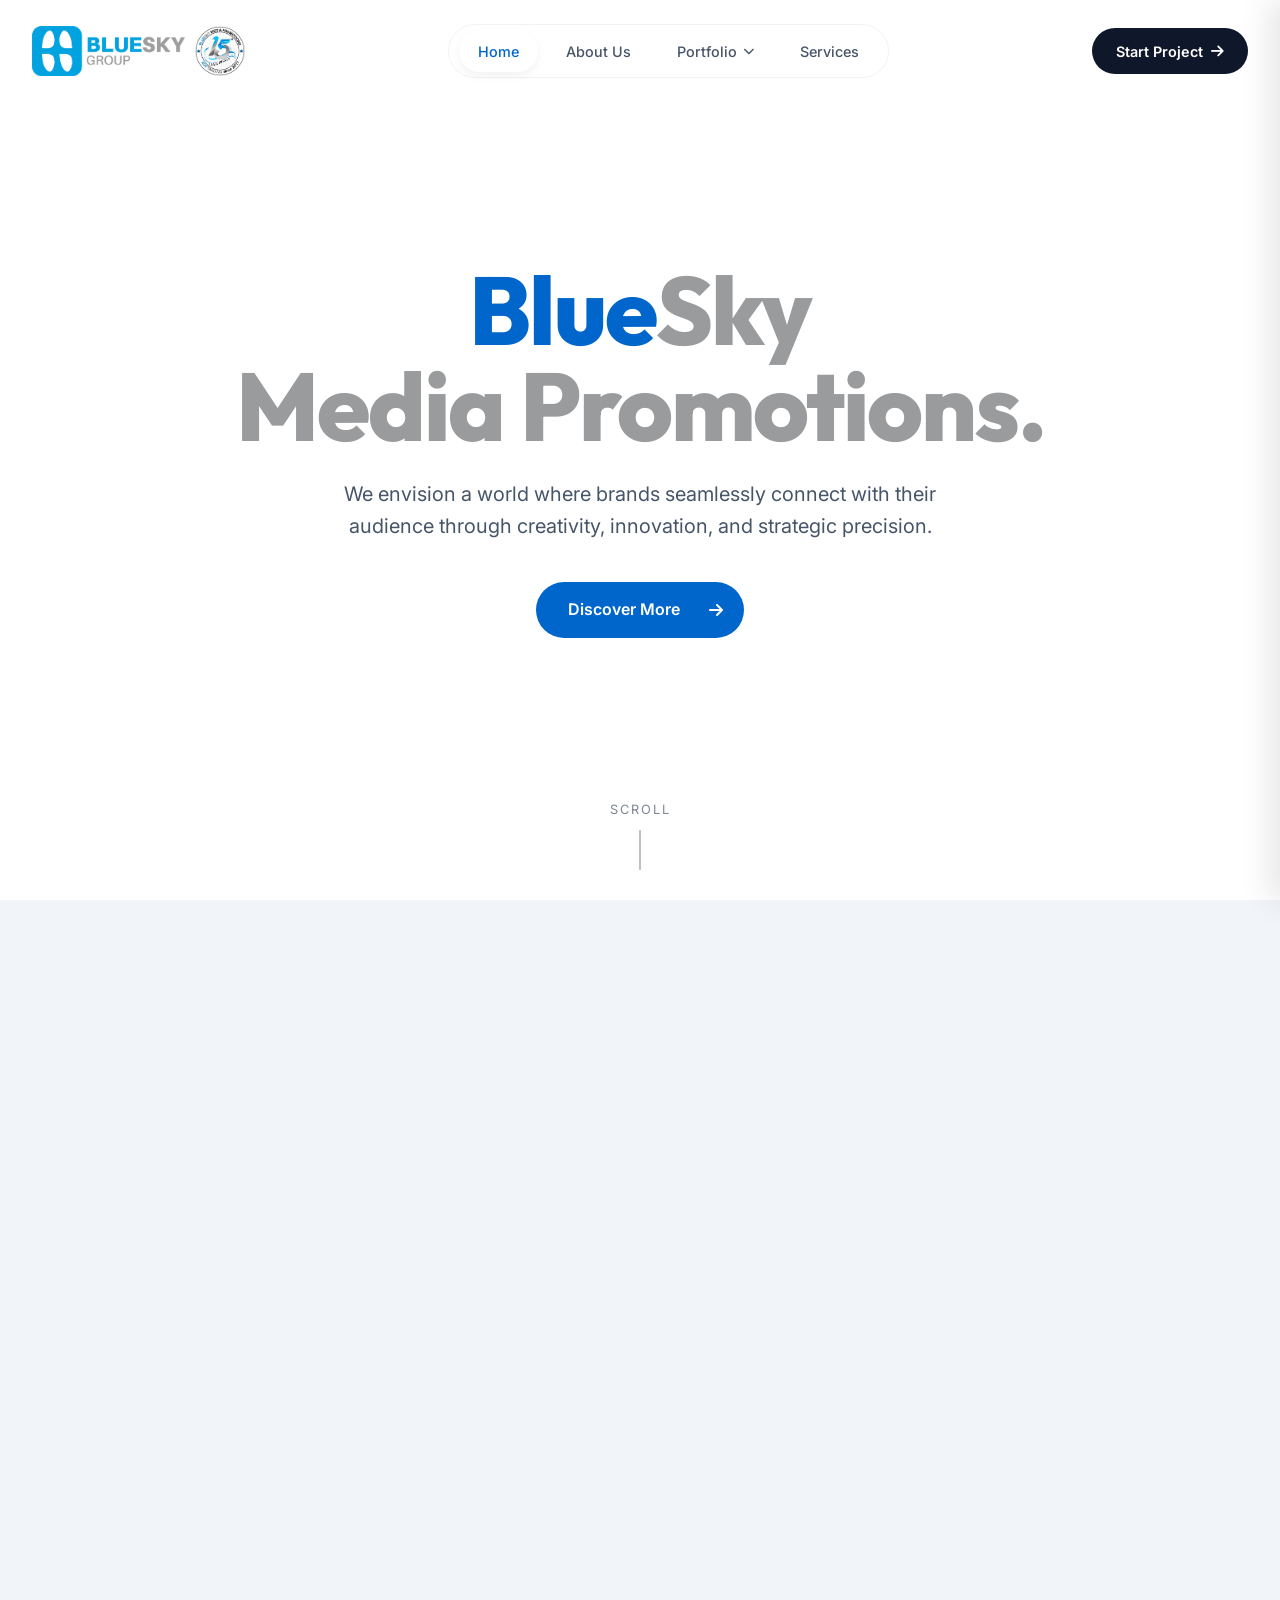
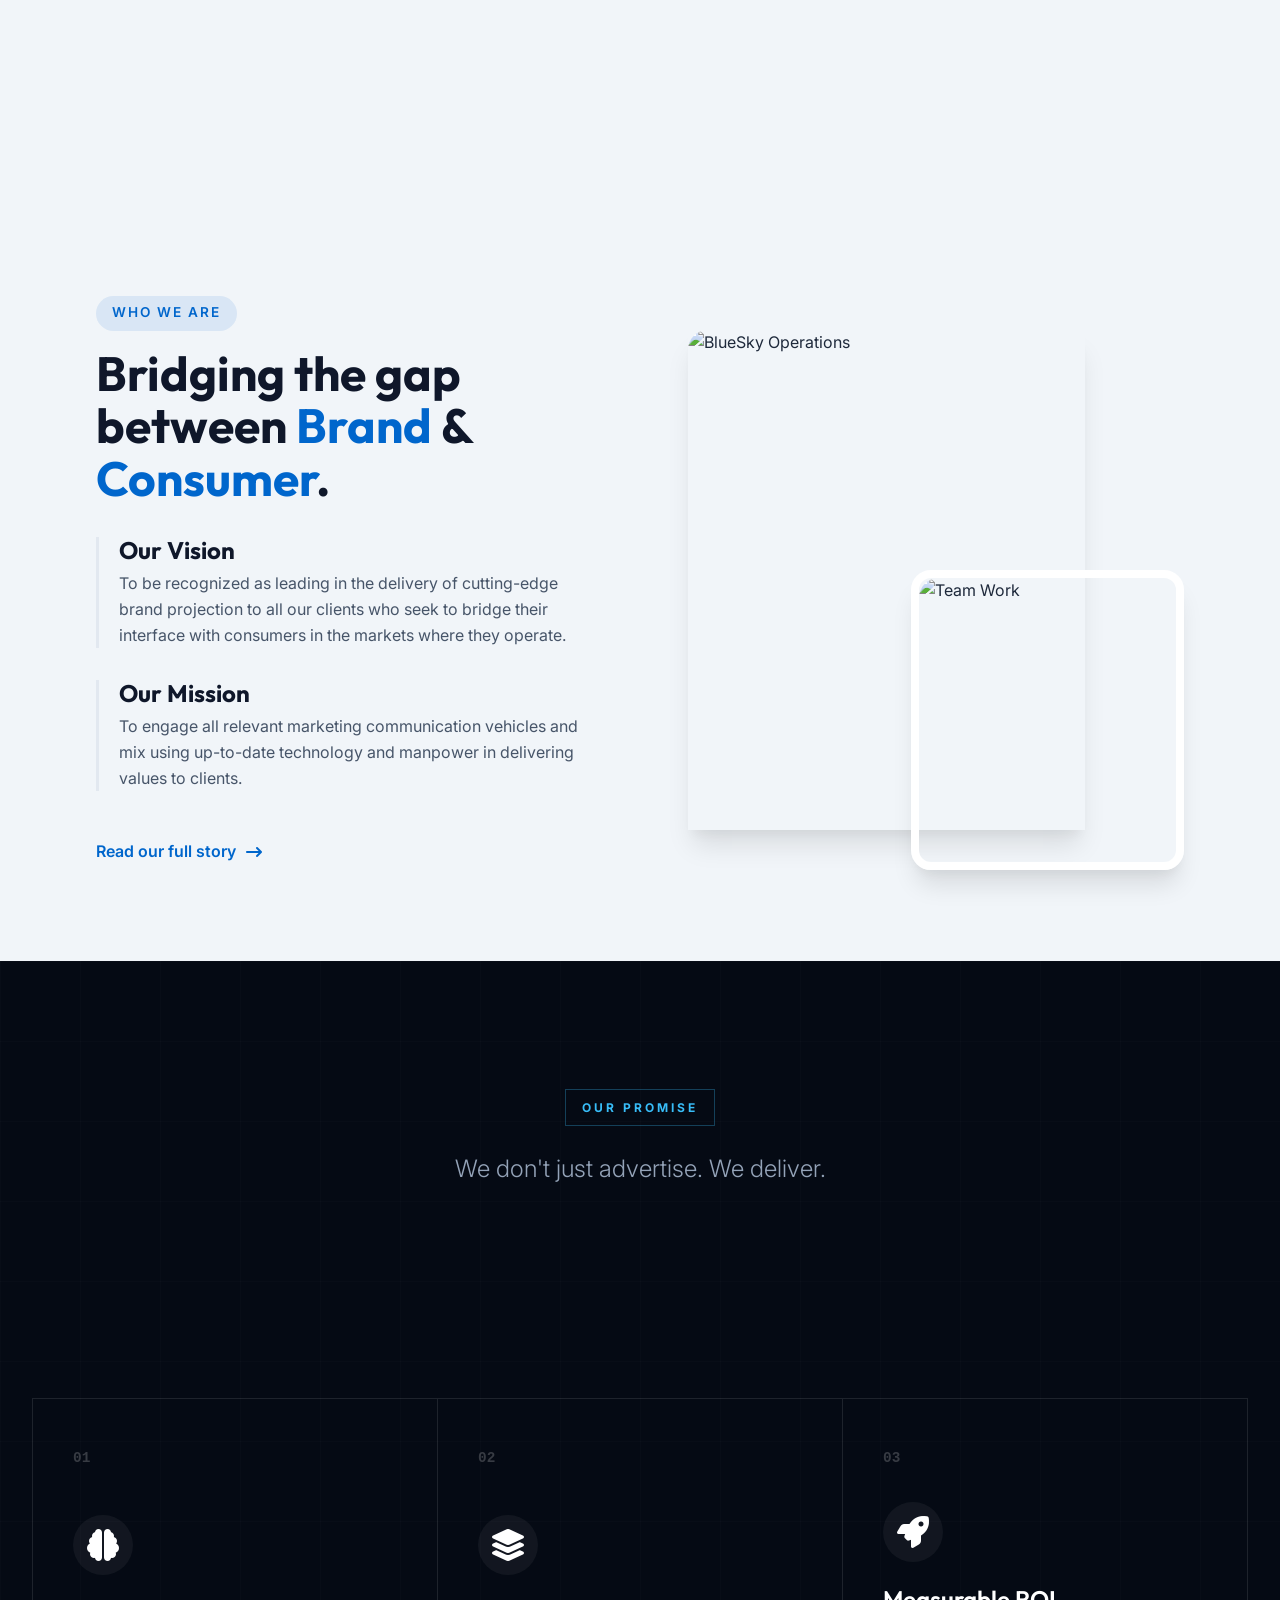
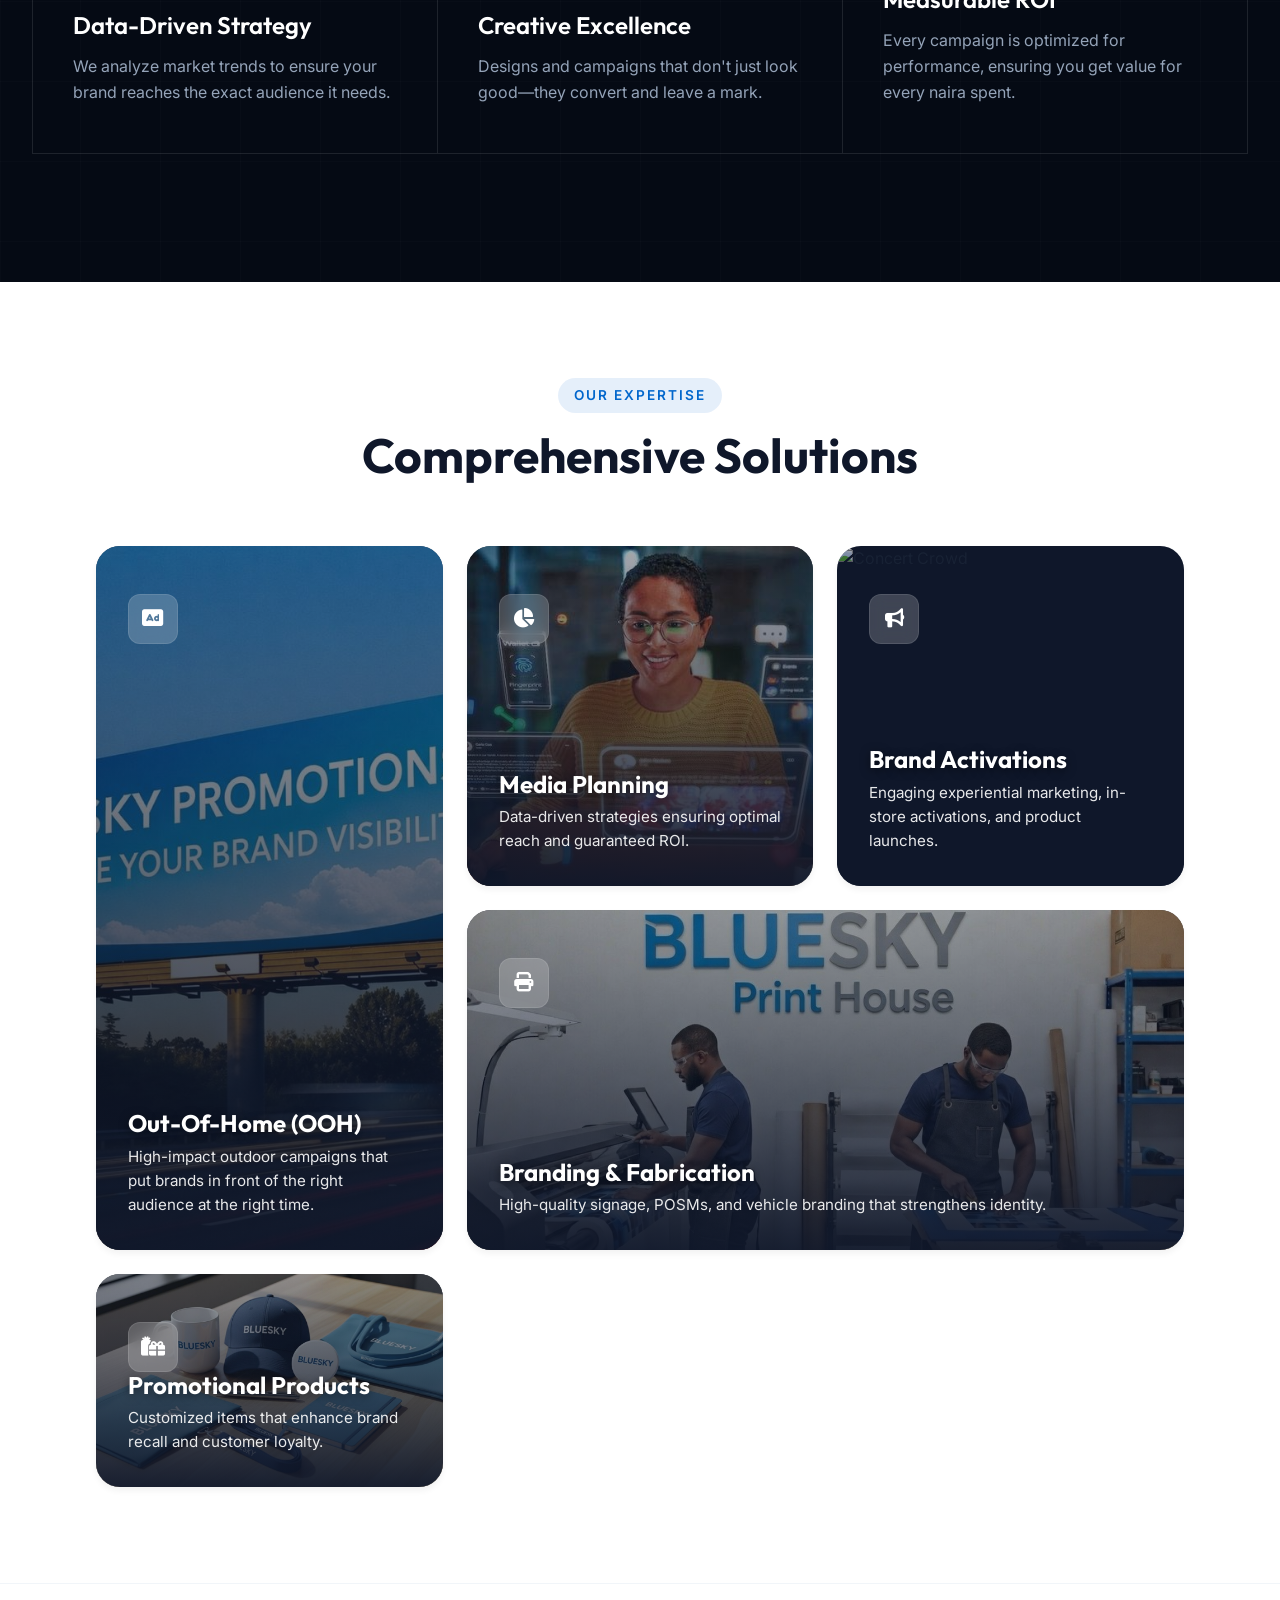
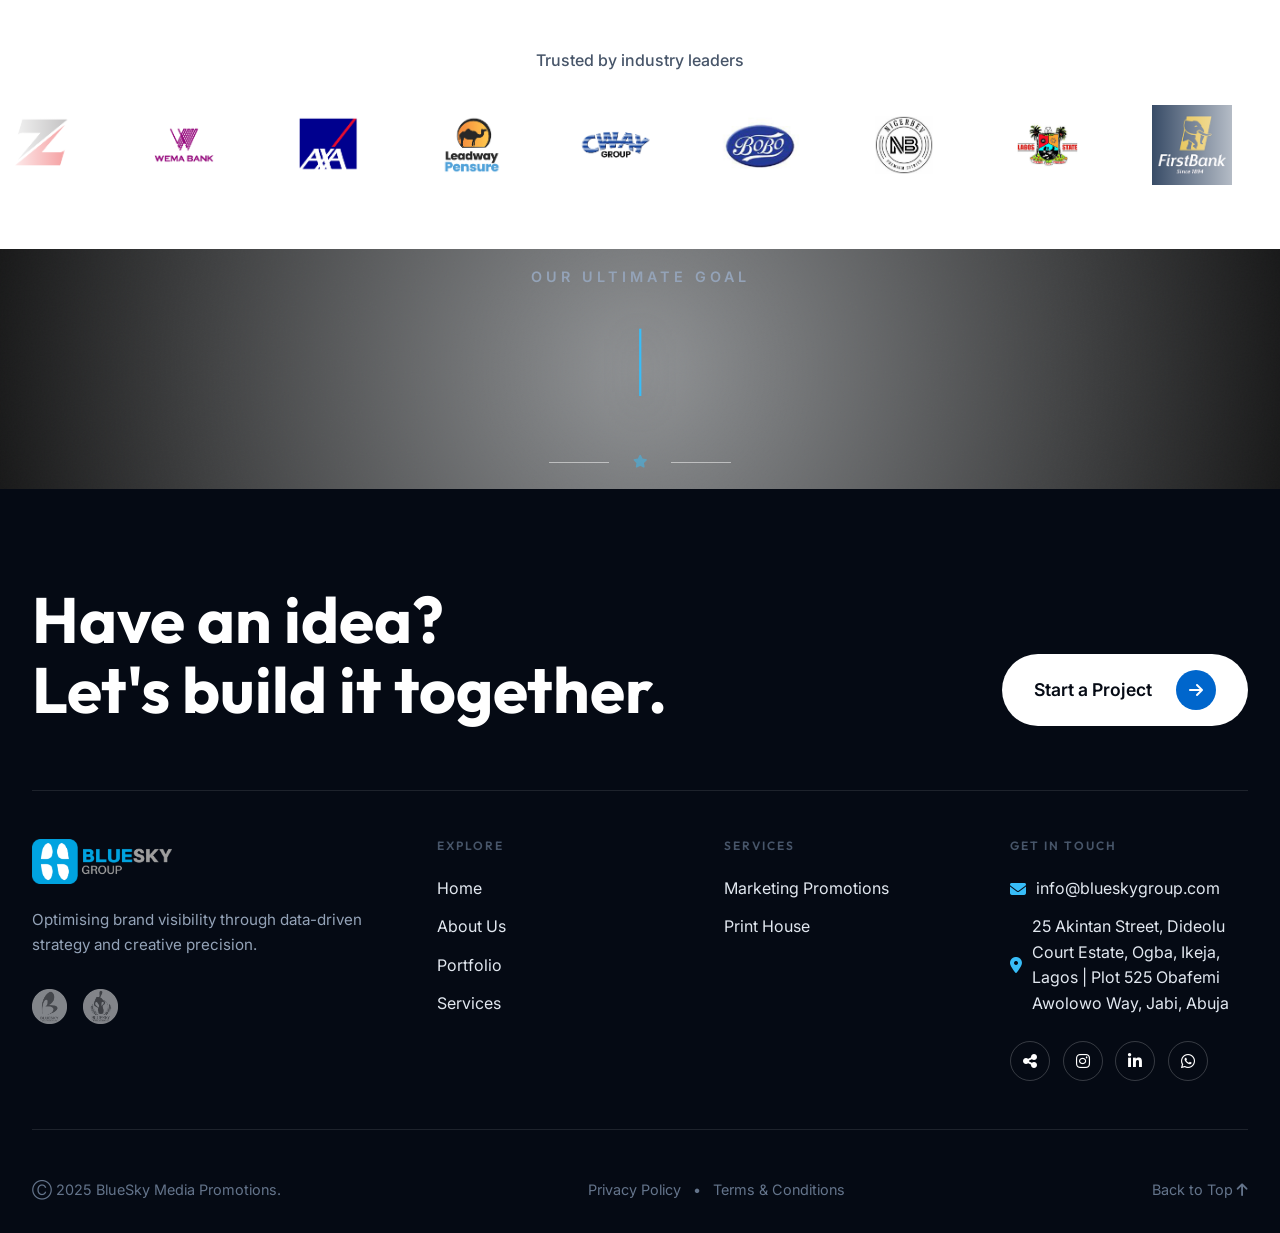
==== commit f94b476d: "Update bento grid images and client logos" ====
--- a/index.html
+++ b/index.html
@@ -124,7 +124,7 @@
     <section class="hero-section">
         <div class="video-container">
             <video autoplay loop muted playsinline class="hero-video">
-                <source src="assets/videos/bsmedia.mp4" type="video/mp4">
+            <source src="assets/videos/bsmedia.mp4" type="video/mp4">
             </video>
             <div class="video-overlay"></div>
         </div>
@@ -150,7 +150,7 @@
 
     <section class="video-full-section">
         <video autoplay loop muted playsinline>
-            <source src="assets/videos/bsmedia.mp4" type="video/mp4">
+            <source src="assets/videos/bsmedia2.mp4" type="video/mp4">
         </video>
     </section>
 
@@ -240,7 +240,7 @@
 
             <div class="bento-grid">
                 <div class="bento-item large reveal-card">
-                    <img src="https://images.unsplash.com/photo-1542204165-65bf26472b9b?auto=format&fit=crop&q=80&w=800" alt="Billboard" class="bento-bg-image">
+                    <img src="assets/images/ooh1.jpeg" alt="OOH" class="bento-bg-image">
                     <div class="bento-overlay"></div>
                     <div class="bento-content">
                         <div class="bento-top">
@@ -253,7 +253,7 @@
                 </div>
 
                 <div class="bento-item reveal-card">
-                    <img src="https://images.unsplash.com/photo-1551288049-bebda4e38f71?auto=format&fit=crop&q=80&w=800" alt="Charts" class="bento-bg-image">
+                    <img src="assets/images/mediabuying.jpeg" alt="Charts" class="bento-bg-image">
                     <div class="bento-overlay"></div>
                     <div class="bento-content">
                         <div class="bento-top">
@@ -279,7 +279,7 @@
                 </div>
 
                 <div class="bento-item wide reveal-card">
-                    <img src="https://images.unsplash.com/photo-1635350736475-c8cef4b21906?auto=format&fit=crop&q=80&w=1200" alt="Printing" class="bento-bg-image">
+                    <img src="assets/images/Fabrication.jpeg" alt="Printing" class="bento-bg-image">
                     <div class="bento-overlay"></div>
                     <div class="bento-content">
                         <div class="bento-top">
@@ -292,7 +292,7 @@
                 </div>
 
                 <div class="bento-item reveal-card">
-                    <img src="https://images.unsplash.com/photo-1512418490979-92798cec1380?auto=format&fit=crop&q=80&w=800" alt="Gifts" class="bento-bg-image">
+                    <img src="assets/images/LaGrana – redesign.jpeg" alt="Promotional Products" class="bento-bg-image">
                     <div class="bento-overlay"></div>
                     <div class="bento-content">
                         <div class="bento-top">
--- a/assets/css/style.css
+++ b/assets/css/style.css
@@ -671,18 +671,16 @@
     animation: scroll 40s linear infinite;
 }
 .marquee-content img {
-    height: 60px;
+    height: 80px;
     width: auto;
-    filter: grayscale(100%);
-    opacity: 0.5;
     transition: 0.3s;
     flex-shrink: 0;
 }
-.marquee-content img:hover { filter: grayscale(0%); opacity: 1; }
+.marquee-content img:hover { opacity: 1; }
 
 @media (max-width: 480px) {
     .marquee-content { gap: 2rem; }
-    .marquee-content img { height: 40px; }
+    .marquee-content img { height: 50px; }
 }
 
 @keyframes scroll { from { transform: translateX(0); } to { transform: translateX(-50%); } }
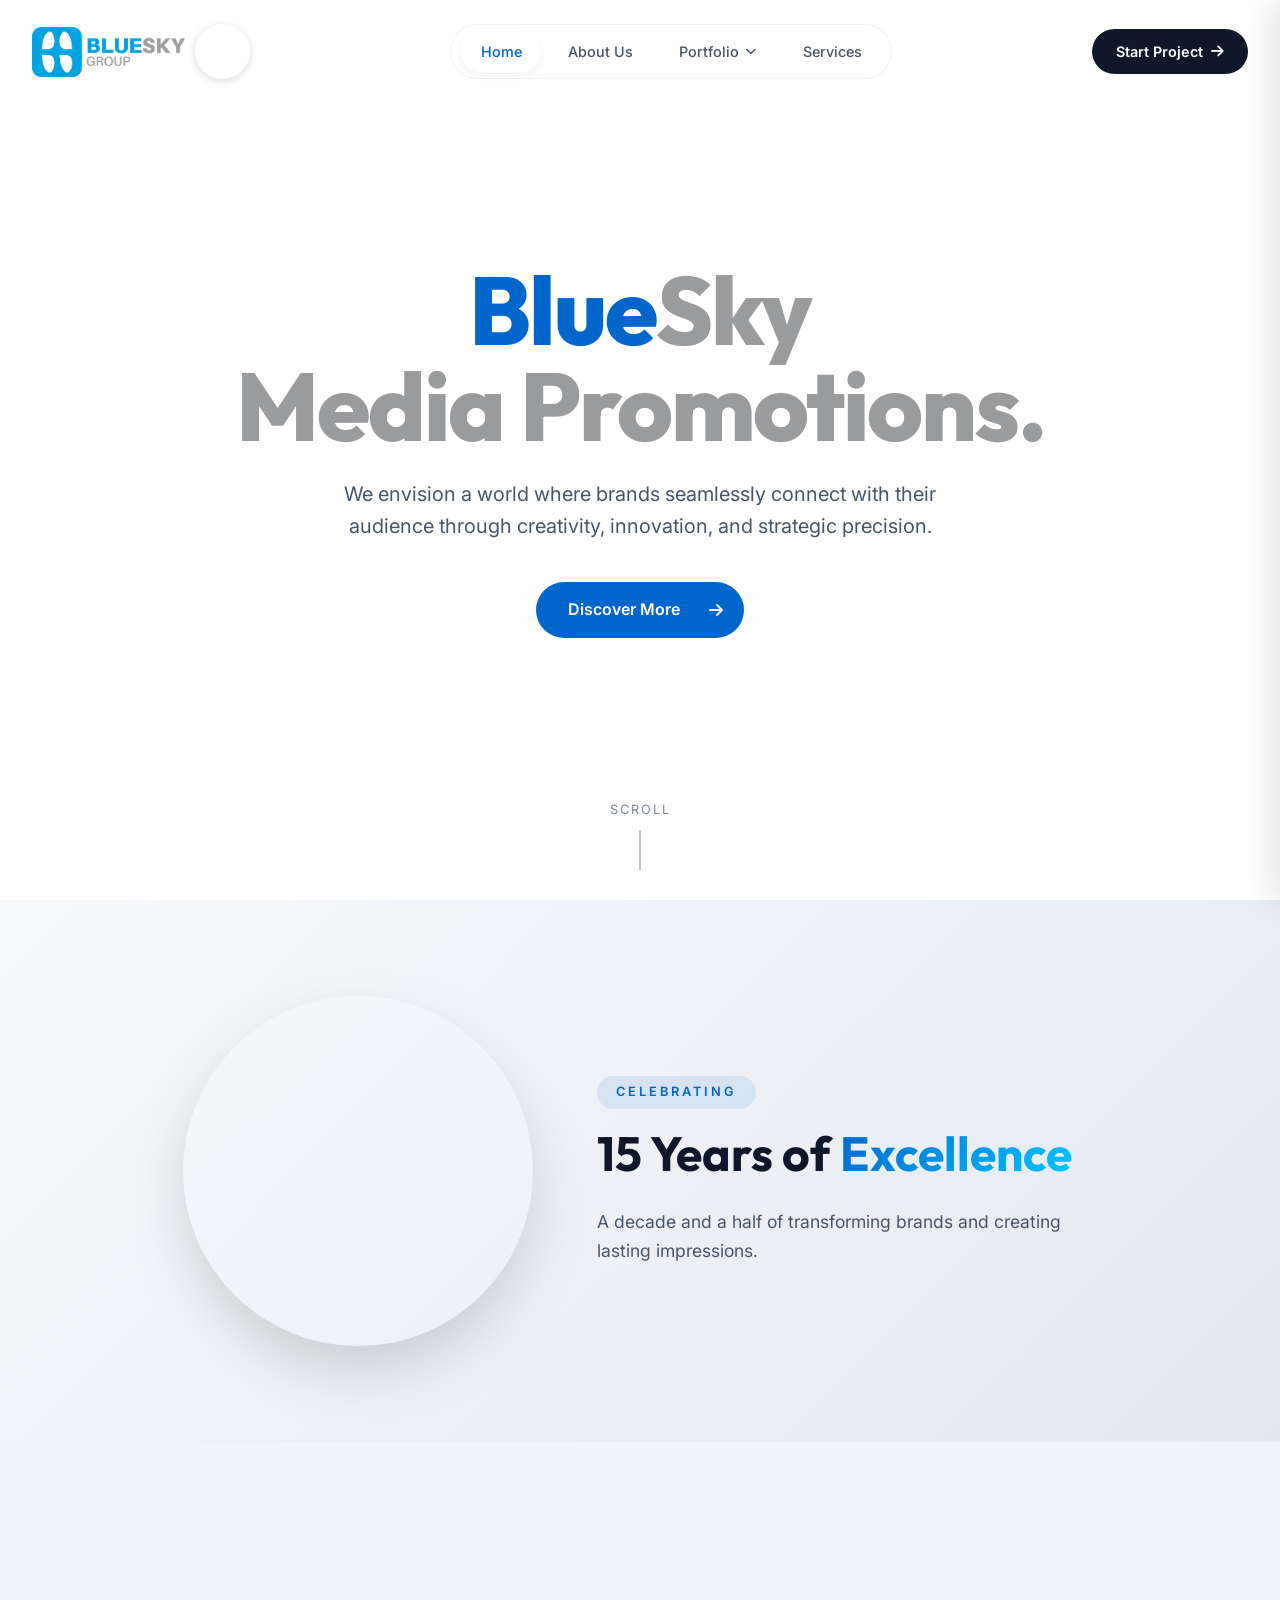
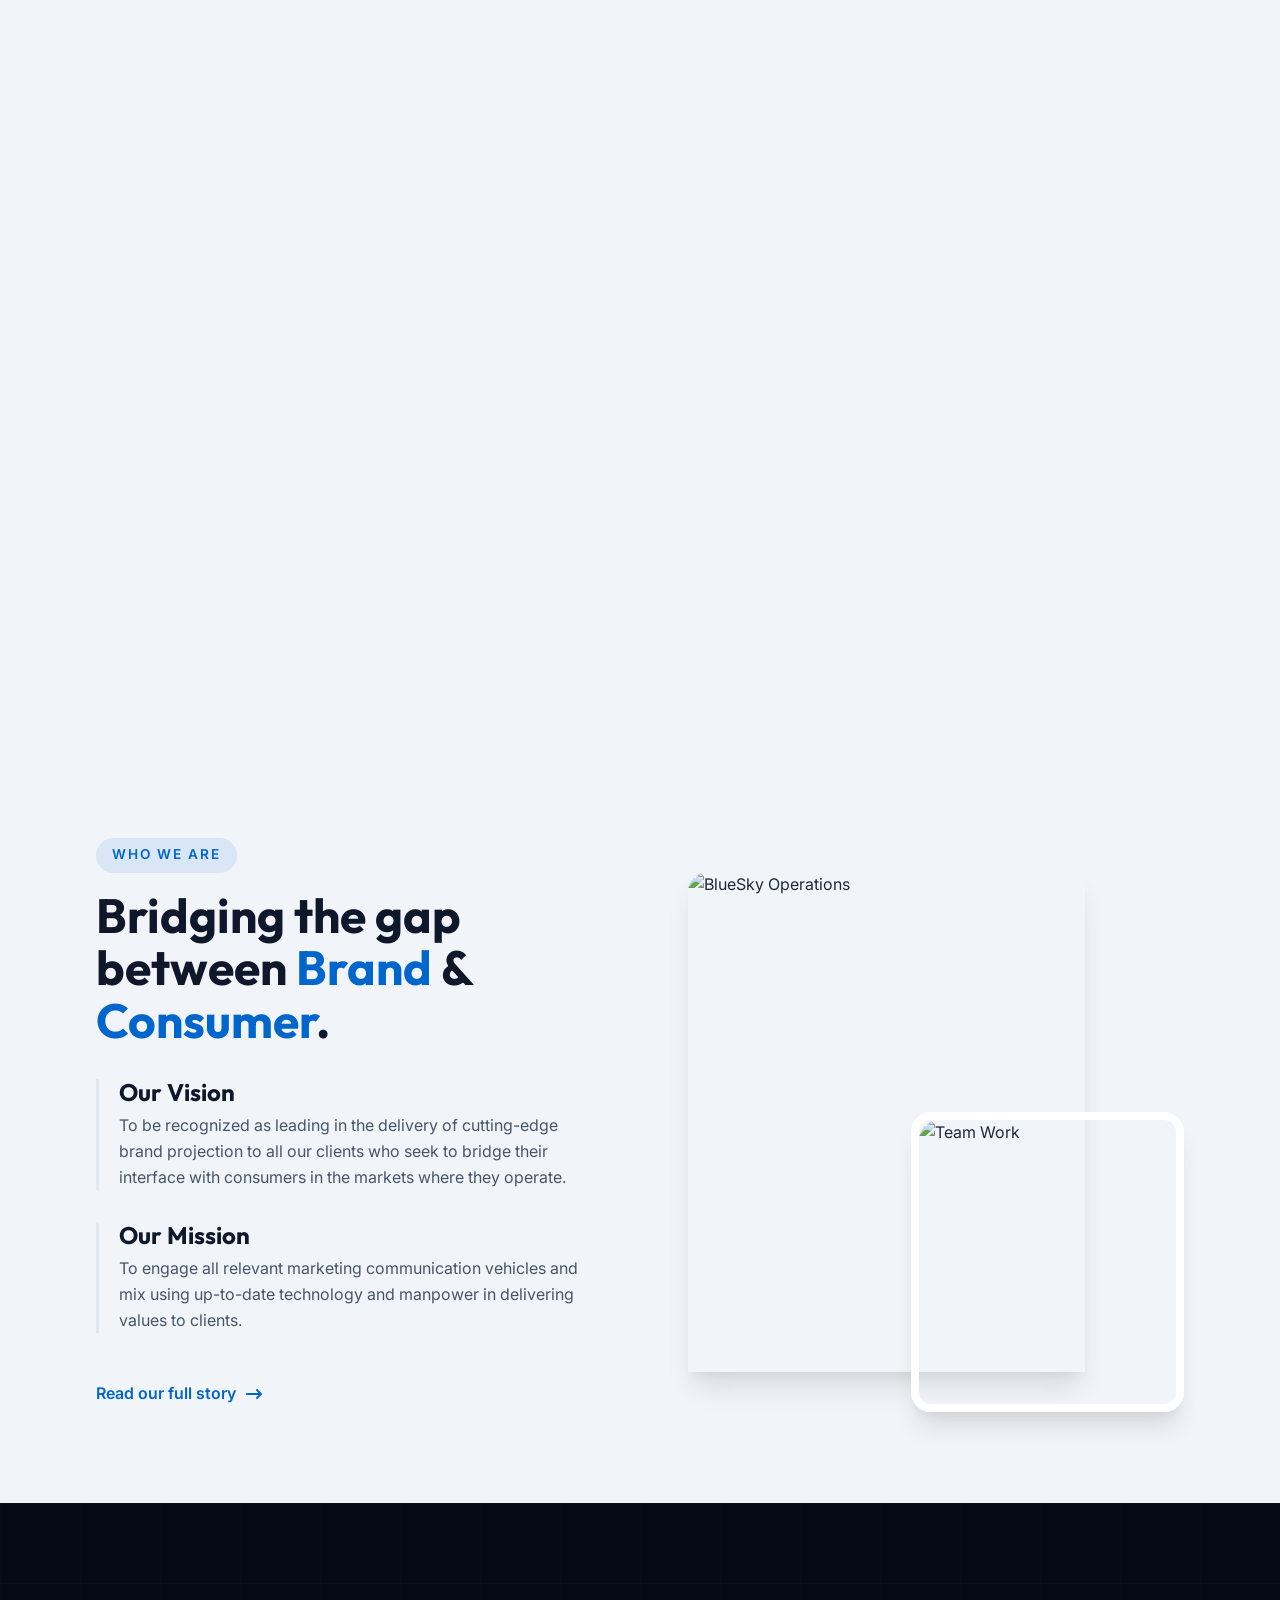
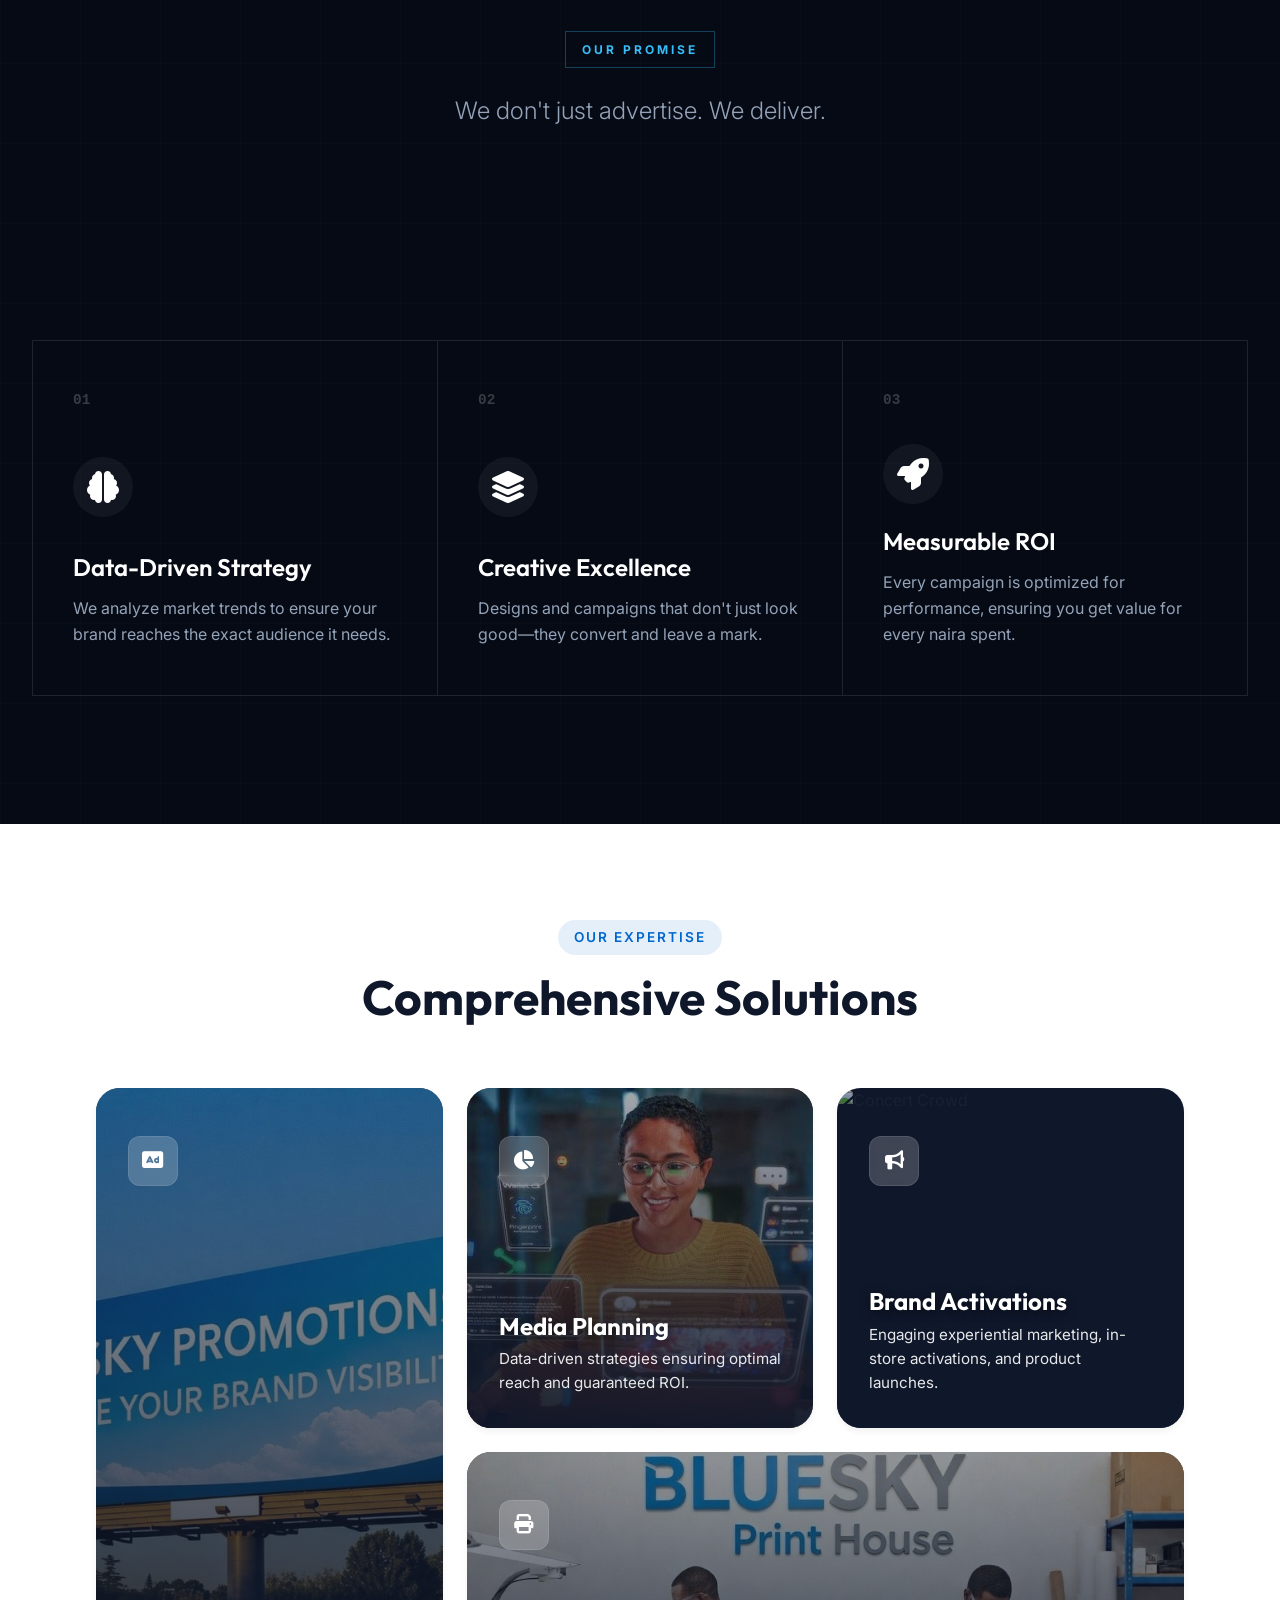
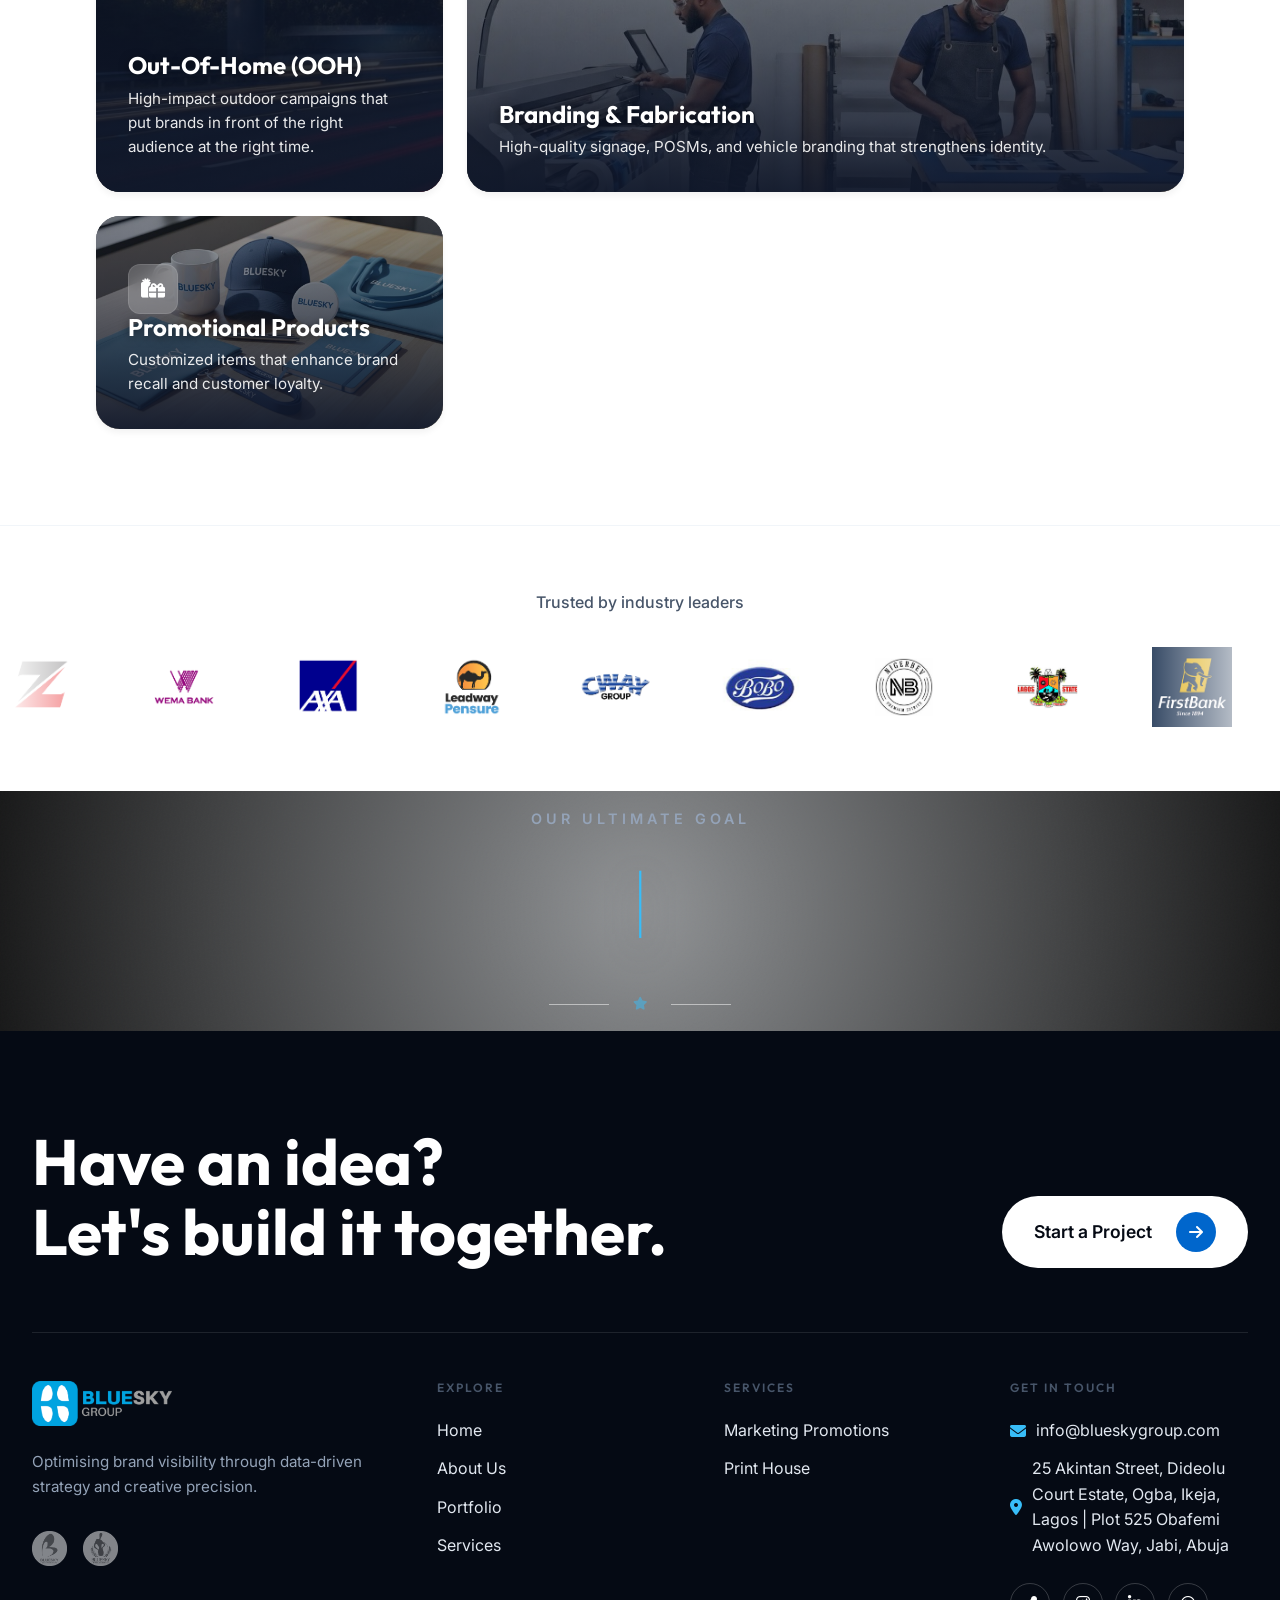
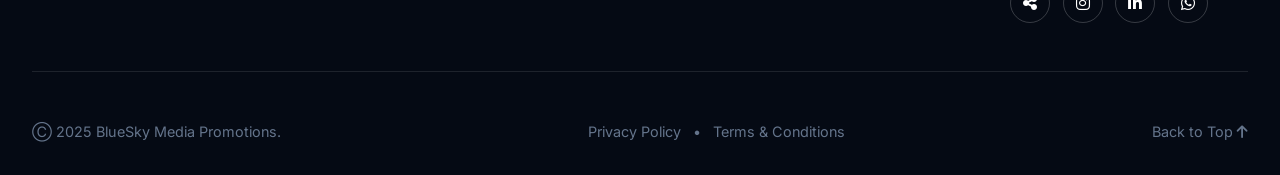
==== commit c439bc65: "Add 15th anniversary circular video section with navbar video" ====
--- a/index.html
+++ b/index.html
@@ -41,7 +41,11 @@
             <a href="index.html">
                 <img src="assets/images/BSLogo.png" alt="BlueSky" class="company-logo">
             </a>
-            <img src="assets/images/15th Aniversary Logo 1.3.png" alt="15th Anniversary" class="anniversary-logo">
+            <div class="anniversary-video-circle">
+                <video autoplay loop muted playsinline>
+                    <source src="assets/images/15th.mp4" type="video/mp4">
+                </video>
+            </div>
         </div>
 
         <nav class="desktop-nav">
@@ -148,6 +152,21 @@
         </div>
     </section>
 
+    <section class="anniversary-video-section">
+        <div class="anniversary-video-wrapper">
+            <div class="anniversary-circle">
+                <video autoplay loop muted playsinline class="anniversary-video" preload="auto">
+                    <source src="assets/images/15th.mp4" type="video/mp4">
+                </video>
+            </div>
+            <div class="anniversary-text">
+                <span class="anniversary-badge">Celebrating</span>
+                <h2 class="anniversary-heading">15 Years of <span class="highlight">Excellence</span></h2>
+                <p class="anniversary-subtext">A decade and a half of transforming brands and creating lasting impressions.</p>
+            </div>
+        </div>
+    </section>
+
     <section class="video-full-section">
         <video autoplay loop muted playsinline>
             <source src="assets/videos/bsmedia2.mp4" type="video/mp4">
--- a/assets/css/style.css
+++ b/assets/css/style.css
@@ -119,12 +119,26 @@
 
 .logo-container { display: flex; align-items: center; gap: 10px; }
 .company-logo { height: 50px; width: auto; transition: 0.3s; }
-.anniversary-logo { height: 50px; width: auto; }
+
+.anniversary-video-circle {
+    width: 55px;
+    height: 55px;
+    border-radius: 50%;
+    overflow: hidden;
+    flex-shrink: 0;
+    box-shadow: 0 2px 8px rgba(0, 0, 0, 0.15);
+}
+
+.anniversary-video-circle video {
+    width: 100%;
+    height: 100%;
+    object-fit: cover;
+}
 
 @media (max-width: 480px) {
     .logo-container { gap: 6px; }
     .company-logo { height: 35px; }
-    .anniversary-logo { height: 35px; }
+    .anniversary-video-circle { width: 45px; height: 45px; }
 }
 
 /* Desktop Menu */
@@ -359,6 +373,12 @@
     object-fit: cover;
 }
 
+@media (max-width: 1024px) {
+    .video-full-section {
+        display: none;
+    }
+}
+
 .hero-content {
     text-align: center;
     z-index: 2;
@@ -853,6 +873,120 @@
     }
 }
 
+/* --- 15th Anniversary Circular Video Section --- */
+.anniversary-video-section {
+    padding: 6rem 5%;
+    background: linear-gradient(135deg, #f8fafc 0%, #e2e8f0 100%);
+    display: flex;
+    justify-content: center;
+    align-items: center;
+}
+
+@media (max-width: 1024px) {
+    .anniversary-video-section {
+        display: none;
+    }
+}
+
+.anniversary-video-wrapper {
+    max-width: 1100px;
+    margin: 0 auto;
+    display: flex;
+    align-items: center;
+    justify-content: center;
+    gap: 4rem;
+    flex-wrap: wrap;
+}
+
+.anniversary-circle {
+    width: 350px;
+    height: 350px;
+    border-radius: 50%;
+    overflow: hidden;
+    box-shadow: 0 25px 60px rgba(0, 0, 0, 0.15);
+    position: relative;
+    flex-shrink: 0;
+    display: block;
+}
+
+.anniversary-circle::before {
+    content: '';
+    position: absolute;
+    inset: -4px;
+    border-radius: 50%;
+    background: linear-gradient(135deg, #0066cc, #00c6ff);
+    z-index: -1;
+}
+
+.anniversary-video {
+    width: 100%;
+    height: 100%;
+    object-fit: cover;
+    display: block;
+}
+
+.anniversary-text {
+    flex: 1;
+    min-width: 280px;
+    max-width: 500px;
+}
+
+.anniversary-badge {
+    display: inline-block;
+    font-size: 0.8rem;
+    font-weight: 600;
+    text-transform: uppercase;
+    letter-spacing: 3px;
+    color: var(--primary-blue);
+    margin-bottom: 1rem;
+    background: rgba(0, 102, 204, 0.1);
+    padding: 0.4rem 1.2rem;
+    border-radius: 20px;
+}
+
+.anniversary-heading {
+    font-size: clamp(2rem, 4vw, 3rem);
+    font-weight: 700;
+    line-height: 1.2;
+    margin-bottom: 1.5rem;
+    color: var(--dark-navy);
+}
+
+.anniversary-heading .highlight {
+    background: linear-gradient(135deg, #0066cc 0%, #00c6ff 100%);
+    -webkit-background-clip: text;
+    -webkit-text-fill-color: transparent;
+    background-clip: text;
+}
+
+.anniversary-subtext {
+    font-size: 1.1rem;
+    color: var(--slate-600);
+    line-height: 1.7;
+}
+
+@media (max-width: 768px) {
+    .anniversary-circle {
+        width: 280px;
+        height: 280px;
+    }
+    
+    .anniversary-video-wrapper {
+        gap: 2.5rem;
+    }
+    
+    .anniversary-text {
+        text-align: center;
+    }
+}
+
+@media (max-width: 480px) {
+    .anniversary-circle {
+        width: 240px;
+        height: 240px;
+    }
+}
+
 /* --- Cinematic Stats Section --- */
 .stats-break {
     position: relative;
